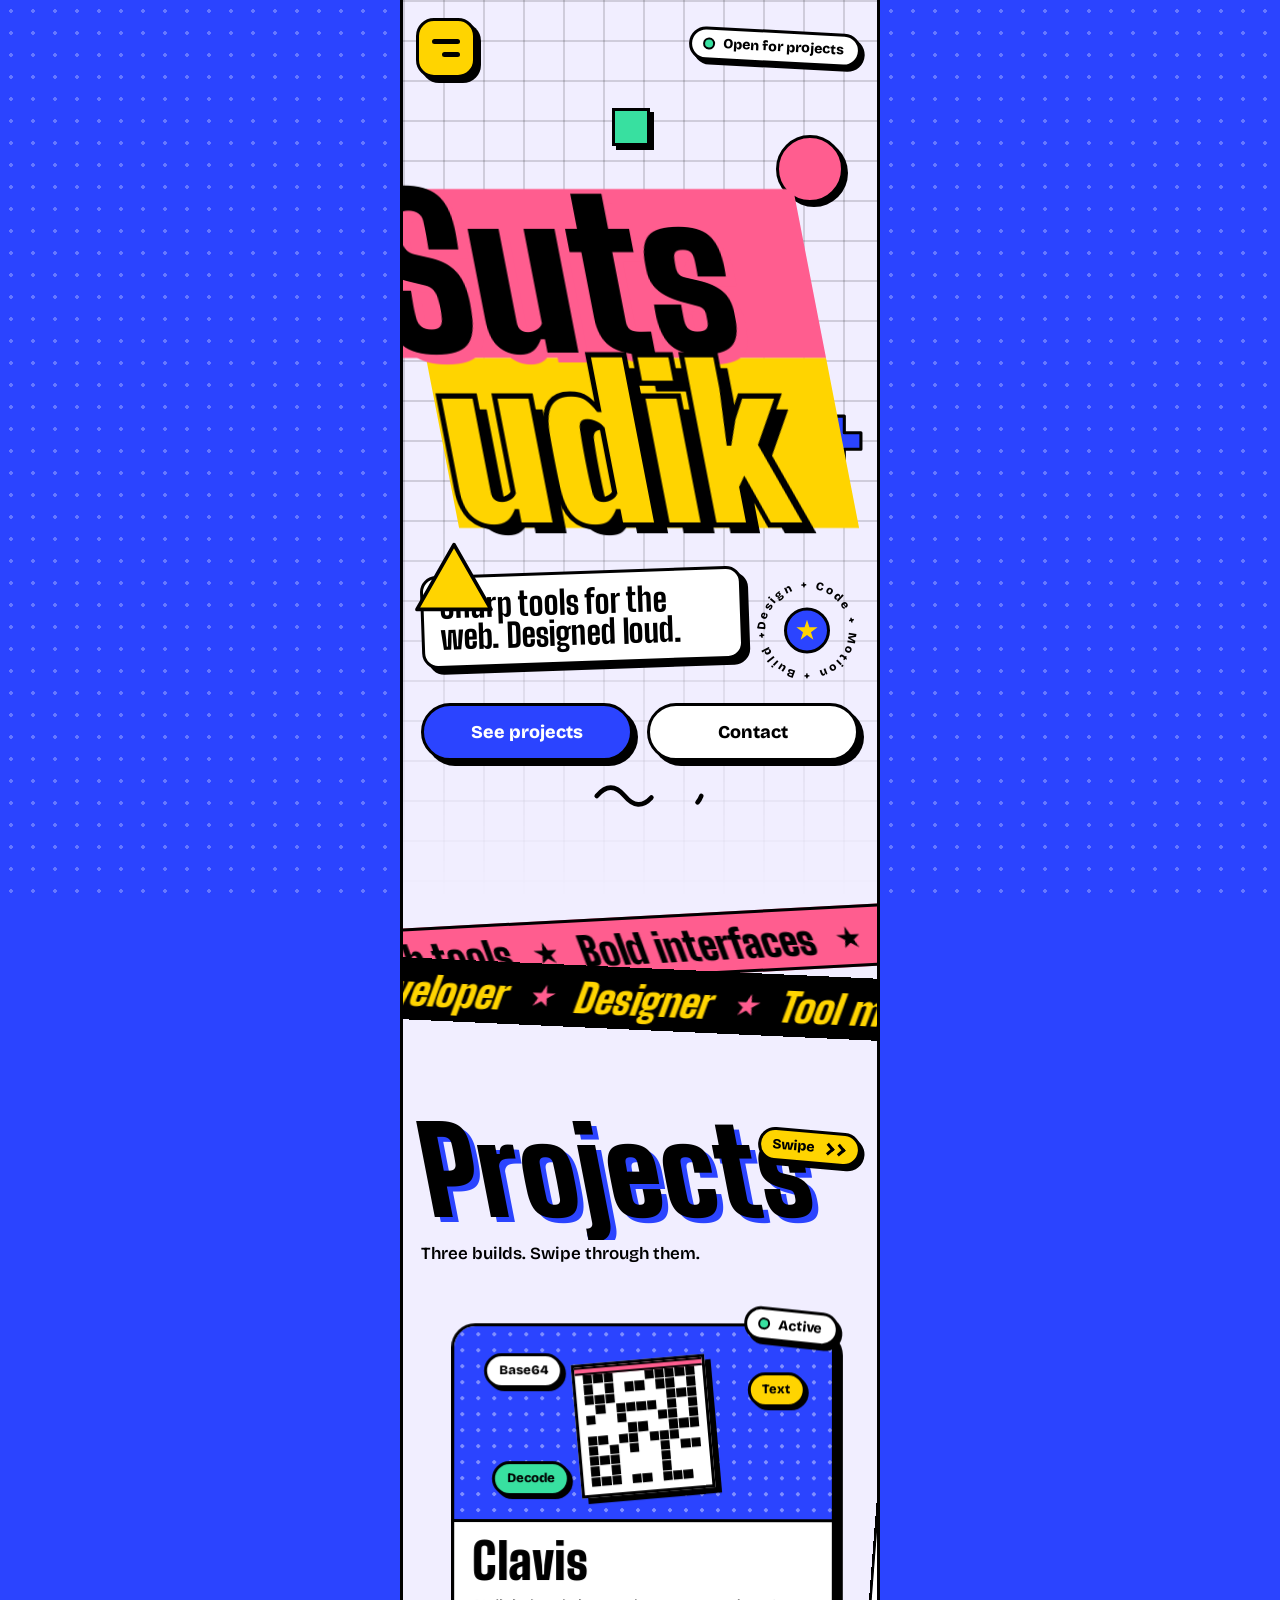
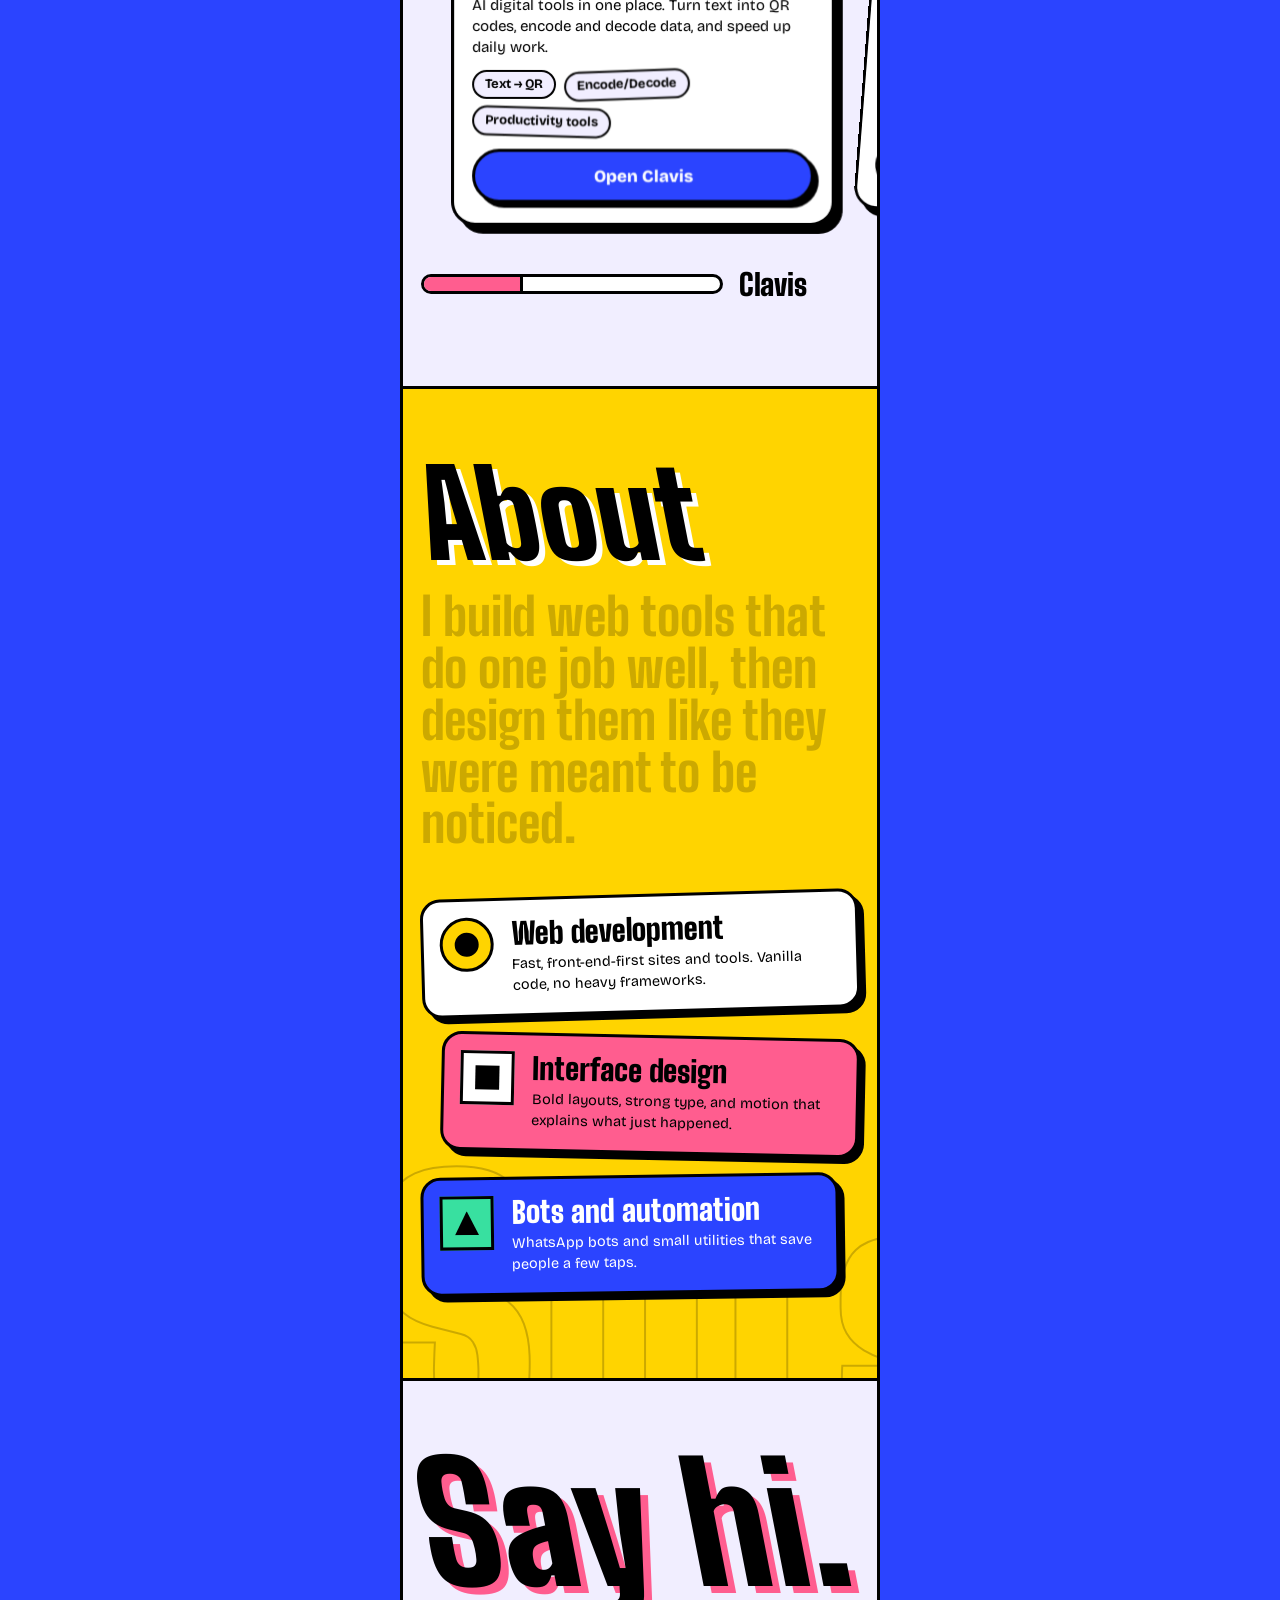
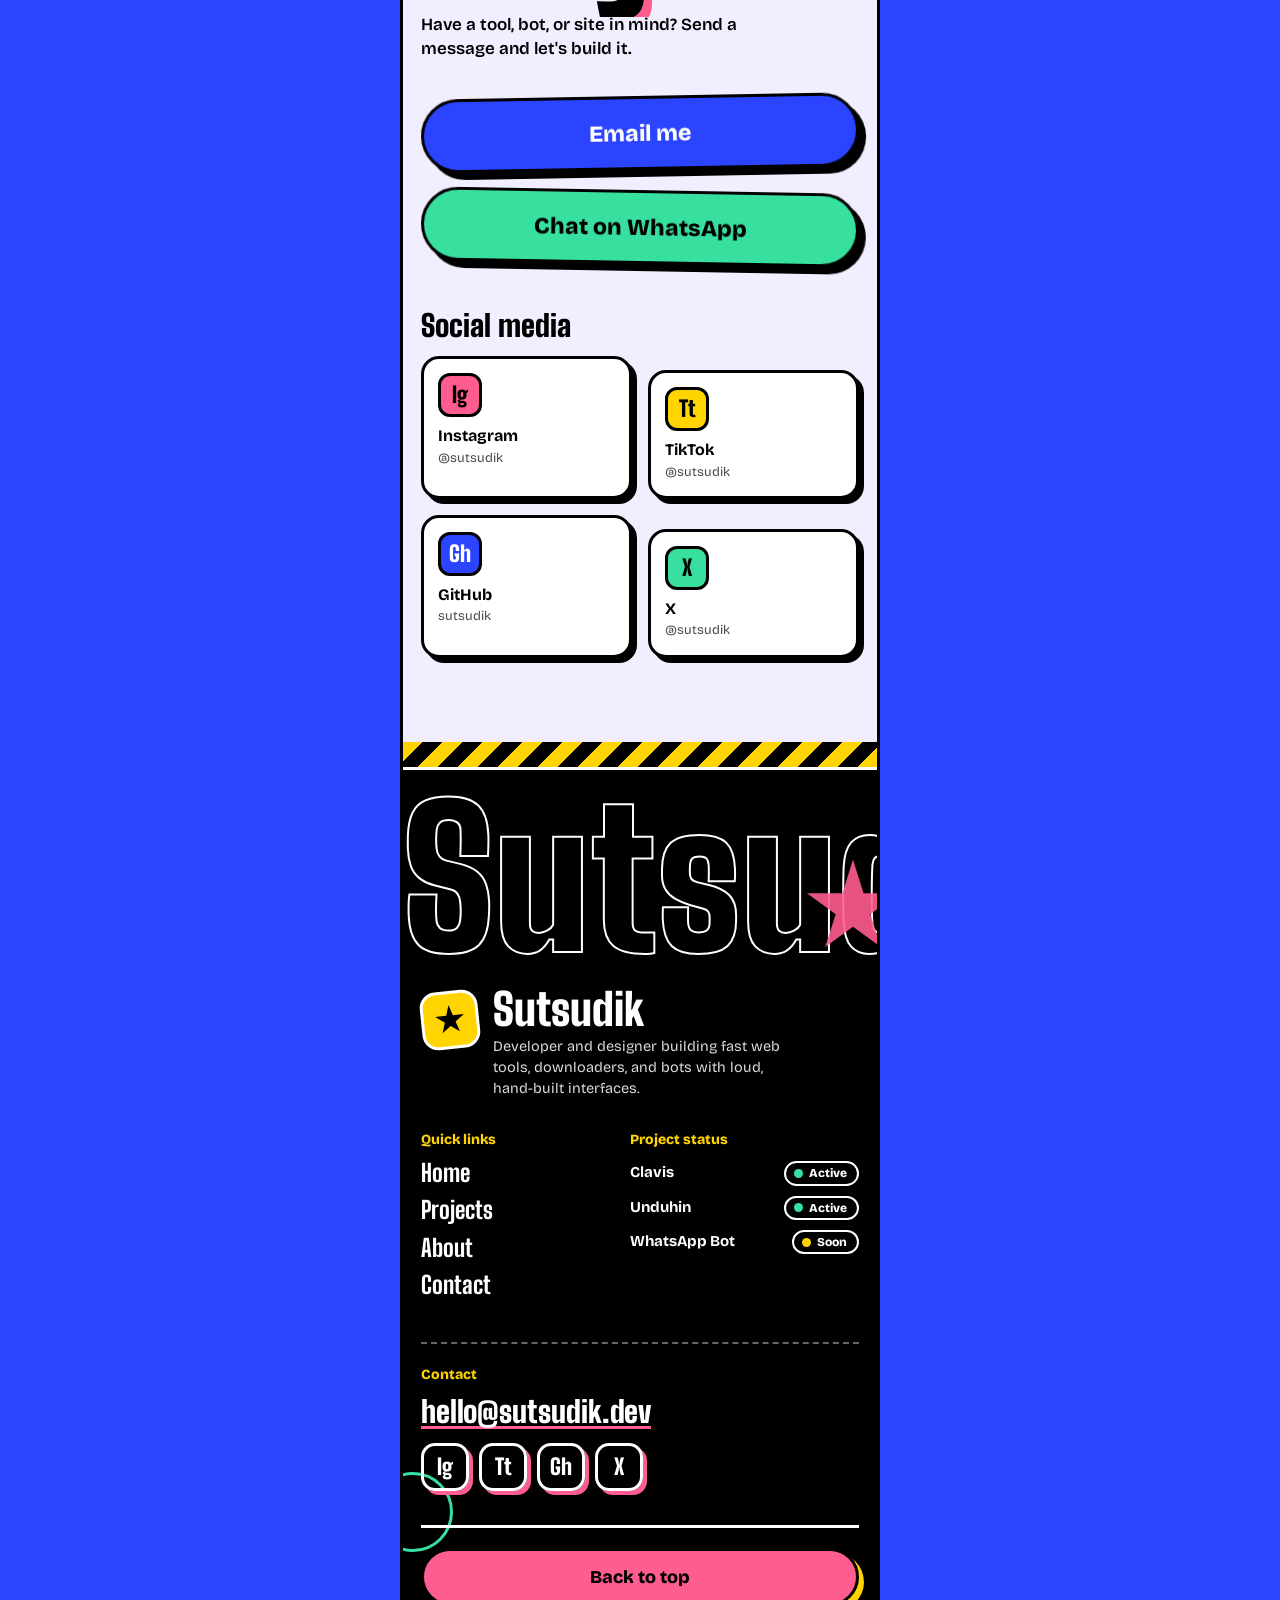
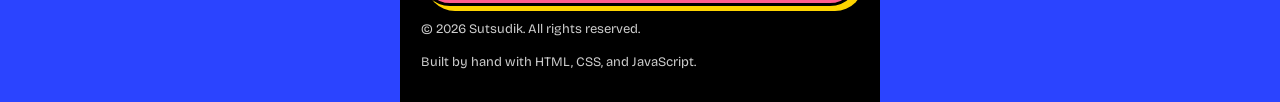
==== index.html @ 5f9534b4 "Add files via upload" ====
<!DOCTYPE html>
<html lang="en">
<head>
<meta charset="utf-8">
<meta name="viewport" content="width=device-width, initial-scale=1, viewport-fit=cover">
<meta name="theme-color" content="#F1EEFF">
<title>Sutsudik | Developer and designer</title>
<meta name="description" content="Personal homepage of Sutsudik. Sharp web tools, downloaders, and bots with loud interfaces.">
<script>document.documentElement.classList.add('js')</script>
<link rel="preconnect" href="https://fonts.googleapis.com">
<link rel="preconnect" href="https://fonts.gstatic.com" crossorigin>
<link href="https://fonts.googleapis.com/css2?family=Big+Shoulders+Display:wght@700;800;900&family=Bricolage+Grotesque:opsz,wght@12..96,400;12..96,600;12..96,800&display=swap" rel="stylesheet">
<noscript><style>.wipe{display:none!important}</style></noscript>
<link rel="stylesheet" href="style.css">

</head>
<body>

<!-- Fixed layer: progress, menu button, sidebar, page wipe (no navbar) -->
<div class="shell" id="shell">
  <div class="pbar" aria-hidden="true"><i id="pbar"></i></div>

  <button class="menu-btn" id="menuBtn" aria-label="Open menu" aria-expanded="false" aria-controls="sidebar">
    <span class="bar b1"></span><span class="bar b2"></span>
  </button>

  <aside class="sidebar" id="sidebar" aria-hidden="true" aria-label="Site menu">
    <div class="scrim" id="scrim"></div>
    <div class="layer l1"></div>
    <div class="layer l2"></div>
    <nav class="layer panel" aria-label="Main">
      <ul class="sb-links">
        <li><a class="sb-link" href="#home" data-nav="home" style="--i:0"><span class="lk"><span>Home</span></span><i class="tick"></i></a></li>
        <li><a class="sb-link" href="#projects" data-nav="projects" style="--i:1"><span class="lk"><span>Projects</span></span><i class="tick"></i></a></li>
        <li><a class="sb-link" href="#about" data-nav="about" style="--i:2"><span class="lk"><span>About</span></span><i class="tick"></i></a></li>
        <li><a class="sb-link" href="#contact" data-nav="contact" style="--i:3"><span class="lk"><span>Contact</span></span><i class="tick"></i></a></li>
      </ul>
      <div class="sb-foot">
        <span class="badge" style="width:max-content"><span class="pulse"></span>Open for projects</span>
        <div class="soc-line">
          <a href="#" data-soc>Instagram</a><a href="#" data-soc>TikTok</a><a href="#" data-soc>GitHub</a>
        </div>
        <small>© 2026 Sutsudik</small>
      </div>
    </nav>
  </aside>

  <div class="wipe cover" id="wipe" aria-hidden="true">
    <div class="stripe"></div><div class="stripe"></div><div class="stripe"></div><div class="stripe"></div>
    <div class="wipe-label" id="wipeLabel"><i class="star"></i>Sutsudik</div>
  </div>
</div>

<main class="app" id="app">

  <!-- ================= HERO ================= -->
  <section class="hero" id="home" data-section data-manual>
    <div class="grid" aria-hidden="true"></div>

    <div class="shape s1" data-speed=".22" aria-hidden="true"><i></i></div>
    <div class="shape s5" data-speed="-.12" aria-hidden="true" style="--t:8s"><i></i></div>
    <div class="shape s2 front" data-speed="-.2" aria-hidden="true" style="--t:9s;--dl:-2s">
      <svg viewBox="0 0 90 80" width="84" height="74"><path d="M45 5 L85 75 H5 Z" fill="#FFD400" stroke="#000" stroke-width="4" stroke-linejoin="round"/></svg>
    </div>
    <div class="shape s3" data-speed=".3" aria-hidden="true" style="--t:6.5s;--dl:-1s">
      <svg viewBox="0 0 52 52" width="54" height="54"><path d="M18 2h16v16h16v16H34v16H18V34H2V18h16z" fill="#2B44FF" stroke="#000" stroke-width="3" stroke-linejoin="round"/></svg>
    </div>
    <div class="shape s4" data-speed="-.1" aria-hidden="true" style="--t:10s">
      <svg viewBox="0 0 120 30" width="112" height="28"><path class="sq" d="M4 15 Q19 -3 34 15 T64 15 T94 15 T116 15" fill="none" stroke="#000" stroke-width="5" stroke-linecap="round"/></svg>
    </div>

    <p class="badge status stamp" style="--i:0"><span class="pulse"></span>Open for projects</p>

    <div class="hero-in">
      <h1 class="name skewy" id="name" aria-label="Sutsudik">
        <span class="ln l1" aria-hidden="true" data-chars="nolabel">Suts</span>
        <span class="ln l2" aria-hidden="true" data-chars="nolabel">udik</span>
      </h1>

      <div class="tag-row">
        <p class="tag slide" style="--i:7">Sharp tools for the web. Designed loud.</p>
        <div class="ring stamp" style="--i:8" data-speed="-.08" aria-hidden="true">
          <svg viewBox="0 0 120 120">
            <defs><path id="circ" d="M60,60 m-45,0 a45,45 0 1,1 90,0 a45,45 0 1,1 -90,0"/></defs>
            <text><textPath href="#circ" textLength="280" lengthAdjust="spacing">Design + Code + Motion + Build +</textPath></text>
          </svg>
          <span class="core"><i></i></span>
        </div>
      </div>

      <div class="cta-row">
        <a class="btn cobalt mag slide" style="--i:9" href="#projects" data-nav="projects"><span>See projects</span></a>
        <a class="btn mag slide" style="--i:10" href="#contact" data-nav="contact"><span>Contact</span></a>
      </div>
    </div>
  </section>

  <!-- ================= MARQUEE BANDS ================= -->
  <div class="bands" aria-hidden="true">
    <div class="band b1"><div class="band-in"><div class="track"><div class="grp">
      <span>Web tools</span><i class="star"></i><span>Bold interfaces</span><i class="star"></i><span>Motion</span><i class="star"></i><span>Bots</span><i class="star"></i><span>Web tools</span><i class="star"></i><span>Bold interfaces</span><i class="star"></i>
    </div></div></div></div>
    <div class="band b2"><div class="band-in"><div class="track"><div class="grp">
      <span>Developer</span><i class="star"></i><span>Designer</span><i class="star"></i><span>Tool maker</span><i class="star"></i><span>Sutsudik</span><i class="star"></i><span>Developer</span><i class="star"></i><span>Designer</span><i class="star"></i>
    </div></div></div></div>
  </div>

  <!-- ================= PROJECTS ================= -->
  <section class="sec projects" id="projects" data-section>
    <div class="sec-head" data-reveal>
      <h2 class="h2 skewy" data-chars>Projects</h2>
      <p class="lead slide" style="--i:4">Three builds. Swipe through them.</p>
      <span class="badge swipe stamp" style="--i:5">Swipe<span class="arrows"><i></i><i></i></span></span>
    </div>

    <div class="track-wrap" data-reveal>
      <div class="cards" id="cards" tabindex="0" aria-label="Projects, swipe left or right">

        <!-- Clavis -->
        <article class="card clavis is-active slide" style="--i:1">
          <span class="badge stk stamp" style="--i:6"><span class="pulse"></span>Active</span>
          <div class="card-in">
            <div class="zone z-cl" aria-hidden="true">
              <div class="qr" id="qr"></div>
              <span class="fchip fc1">Base64</span>
              <span class="fchip fc2">Text</span>
              <span class="fchip fc3">Decode</span>
            </div>
            <div class="cbody">
              <h3>Clavis</h3>
              <p>AI digital tools in one place. Turn text into QR codes, encode and decode data, and speed up daily work.</p>
              <ul class="chips"><li class="chip">Text → QR</li><li class="chip">Encode/Decode</li><li class="chip">Productivity tools</li></ul>
              <!-- Replace href with the real Clavis URL -->
              <a class="btn cobalt mag" href="#" data-soc><span>Open Clavis</span></a>
            </div>
          </div>
        </article>

        <!-- Unduhin -->
        <article class="card unduhin slide" style="--i:2">
          <span class="badge stk stamp" style="--i:7"><span class="pulse"></span>Active</span>
          <div class="card-in">
            <div class="zone z-un" aria-hidden="true">
              <div class="vid"><span class="play"></span><span class="wm">@tiktok</span><span class="dl"><i></i></span></div>
              <div class="dlbtn"><span class="arrow"></span></div>
            </div>
            <div class="cbody">
              <h3>Unduhin</h3>
              <p>Save TikTok videos without the watermark. Grab Instagram posts too, all from one media downloader.</p>
              <ul class="chips"><li class="chip">TikTok, no watermark</li><li class="chip">Instagram downloader</li><li class="chip">Media downloader</li></ul>
              <!-- Replace href with the real Unduhin URL -->
              <a class="btn pink mag" href="#" data-soc><span>Open Unduhin</span></a>
            </div>
          </div>
        </article>

        <!-- WhatsApp Bot -->
        <article class="card bot slide" style="--i:3">
          <span class="badge stk soon stamp" style="--i:8"><span class="pulse"></span>Coming soon</span>
          <div class="card-in">
            <div class="zone z-bot" aria-hidden="true">
              <div class="bub bub1">Hi, bot?</div>
              <div class="bub bub2"><i></i><i></i><i></i></div>
              <div class="soonmark">Soon</div>
              <div class="haz"></div>
            </div>
            <div class="cbody">
              <h3>WhatsApp Bot</h3>
              <p>A bot that handles small jobs right inside your chat. Still in the workshop.</p>
              <ul class="chips"><li class="chip">WhatsApp</li><li class="chip">Automation</li></ul>
              <a class="btn dashed mag" href="#contact" data-nav="contact"><span>Get notified</span></a>
            </div>
          </div>
        </article>

      </div>

      <div class="prog">
        <div class="pbar2" aria-hidden="true"><i class="thumb" id="thumb"></i></div>
        <p class="now" aria-live="polite"><span id="nowLabel">Clavis</span></p>
      </div>
    </div>
  </section>

  <!-- ================= ABOUT ================= -->
  <section class="sec about" id="about" data-section>
    <div class="bgword" data-speed=".14" aria-hidden="true">Sutsudik</div>

    <div data-reveal>
      <h2 class="h2 skewy" data-chars>About</h2>
    </div>
    <p class="statement" id="statement">I build web tools that do one job well, then design them like they were meant to be noticed.</p>

    <div class="skills" data-reveal>
      <article class="skill slide" style="--i:0">
        <span class="ico c"><i></i></span>
        <h3>Web development</h3>
        <p>Fast, front-end-first sites and tools. Vanilla code, no heavy frameworks.</p>
      </article>
      <article class="skill slide" style="--i:1">
        <span class="ico"><i></i></span>
        <h3>Interface design</h3>
        <p>Bold layouts, strong type, and motion that explains what just happened.</p>
      </article>
      <article class="skill slide" style="--i:2">
        <span class="ico t"><i></i></span>
        <h3>Bots and automation</h3>
        <p>WhatsApp bots and small utilities that save people a few taps.</p>
      </article>
    </div>
  </section>

  <!-- ================= CONTACT ================= -->
  <section class="sec contact" id="contact" data-section>
    <div class="grid" aria-hidden="true"></div>
    <div data-reveal>
      <h2 class="h2 skewy" data-chars>Say hi.</h2>
      <p class="lead slide" style="--i:5">Have a tool, bot, or site in mind? Send a message and let's build it.</p>
      <div class="cta-col">
        <!-- Replace with your real email -->
        <a class="btn big cobalt mag stamp" style="--i:6;--rot:-1deg" href="mailto:hello@sutsudik.dev"><span>Email me</span></a>
        <!-- Replace 000 with your WhatsApp number (country code, no plus) -->
        <a class="btn big mint mag stamp" style="--i:7;--rot:1deg" href="https://wa.me/000" target="_blank" rel="noopener"><span>Chat on WhatsApp</span></a>
      </div>
    </div>

    <h3 class="sub" data-reveal><span class="slide" style="display:inline-block">Social media</span></h3>
    <ul class="socials" data-reveal>
      <li class="slide" style="--i:0"><a class="soc" href="#" data-soc><span class="ic">Ig</span><span><b>Instagram</b><small>@sutsudik</small></span></a></li>
      <li class="slide" style="--i:1"><a class="soc" href="#" data-soc><span class="ic">Tt</span><span><b>TikTok</b><small>@sutsudik</small></span></a></li>
      <li class="slide" style="--i:2"><a class="soc" href="#" data-soc><span class="ic">Gh</span><span><b>GitHub</b><small>sutsudik</small></span></a></li>
      <li class="slide" style="--i:3"><a class="soc" href="#" data-soc><span class="ic">X</span><span><b>X</b><small>@sutsudik</small></span></a></li>
    </ul>
  </section>

  <!-- ================= FOOTER ================= -->
  <footer class="foot" id="footer">
    <div class="stripes" aria-hidden="true"></div>
    <div class="fmq" aria-hidden="true"><div class="track"><div class="grp">
      <span>Sutsudik</span><i class="star"></i><span>Sutsudik</span><i class="star"></i>
    </div></div></div>
    <i class="fdeco fd1" aria-hidden="true"></i>
    <i class="fdeco fd2" aria-hidden="true"></i>

    <div class="foot-in" data-reveal>
      <div class="brand slide" style="--i:0">
        <span class="logo stamp"><i></i></span>
        <div>
          <h2>Sutsudik</h2>
          <p>Developer and designer building fast web tools, downloaders, and bots with loud, hand-built interfaces.</p>
        </div>
      </div>

      <div class="fcols">
        <nav aria-label="Quick links" class="slide" style="--i:1">
          <h3>Quick links</h3>
          <ul>
            <li><a class="flink" href="#home" data-nav="home">Home</a></li>
            <li><a class="flink" href="#projects" data-nav="projects">Projects</a></li>
            <li><a class="flink" href="#about" data-nav="about">About</a></li>
            <li><a class="flink" href="#contact" data-nav="contact">Contact</a></li>
          </ul>
        </nav>
        <div class="slide" style="--i:2">
          <h3>Project status</h3>
          <ul class="stat">
            <li>Clavis <span class="pill"><i></i>Active</span></li>
            <li>Unduhin <span class="pill"><i></i>Active</span></li>
            <li>WhatsApp Bot <span class="pill soon"><i></i>Soon</span></li>
          </ul>
        </div>
      </div>

      <div class="fcontact slide" style="--i:3">
        <h3>Contact</h3>
        <a class="mail" href="mailto:hello@sutsudik.dev">hello@sutsudik.dev</a>
        <div class="srow">
          <a href="#" data-soc aria-label="Instagram">Ig</a>
          <a href="#" data-soc aria-label="TikTok">Tt</a>
          <a href="#" data-soc aria-label="GitHub">Gh</a>
          <a href="#" data-soc aria-label="X">X</a>
        </div>
      </div>

      <div class="legal slide" style="--i:4">
        <a class="btn mag" href="#home" data-nav="home"><span>Back to top</span></a>
        <p>© 2026 Sutsudik. All rights reserved.</p>
        <p>Built by hand with HTML, CSS, and JavaScript.</p>
      </div>
    </div>
  </footer>
</main>

<script src="script.js"></script>

</body>
</html>
---- style.css ----
/* =========================================================
   Sutsudik: tokens
   Paper #F1EEFF · Ink #000 · Cobalt #2B44FF · Pink #FF5D8F · Sun #FFD400 · Mint #38E0A0
   Display: Big Shoulders Display (condensed, heavy) · Body: Bricolage Grotesque
   ========================================================= */
:root{
  --paper:#F1EEFF; --ink:#000; --white:#fff;
  --cobalt:#2B44FF; --pink:#FF5D8F; --sun:#FFD400; --mint:#38E0A0;
  --w:min(100vw,480px);
  --bw:3px;
  --display:'Big Shoulders Display','Anton',Impact,'Arial Narrow Bold',sans-serif;
  --body:'Bricolage Grotesque',system-ui,-apple-system,'Segoe UI',Roboto,sans-serif;
  --ease-out:cubic-bezier(.16,1,.3,1);
  --ease-over:cubic-bezier(.34,1.56,.64,1);
  --ease-snap:cubic-bezier(.7,0,.2,1);
  --elastic:cubic-bezier(.3,1.9,.45,1);
}
*,*::before,*::after{box-sizing:border-box;margin:0;padding:0;-webkit-tap-highlight-color:transparent}
html{-webkit-text-size-adjust:100%}
body{
  font-family:var(--body);font-size:16px;line-height:1.45;color:var(--ink);
  background:var(--cobalt);
  background-image:radial-gradient(rgba(255,255,255,.28) 2px,transparent 2px);
  background-size:22px 22px;overflow-x:hidden;
}
html.lock,html.lock body{overflow:hidden}
a{color:inherit}
ul{list-style:none}
button{font:inherit;color:inherit;background:none;border:0;cursor:pointer}
:focus-visible{outline:3px solid var(--ink);outline-offset:3px;box-shadow:0 0 0 6px var(--white)}
::selection{background:var(--ink);color:var(--sun)}

.app{
  position:relative;width:var(--w);margin:0 auto;background:var(--paper);
  overflow-x:clip;border-inline:var(--bw) solid var(--ink);
}
@media (max-width:480px){.app{border-inline:0}}

/* =========================================================
   Shared: masks, reveals, stickers, buttons
   ========================================================= */
.mk{display:inline-block;overflow:hidden;vertical-align:top;padding:.08em .1em .16em .02em;margin:-.08em -.1em -.16em -.02em}
.ch{display:inline-block}
.js .ch{transform:translateY(118%) rotate(10deg);transform-origin:0 100%}
.js .in .ch{transform:none;transition:transform 1s cubic-bezier(.2,1.25,.3,1) calc(var(--i,0)*55ms + var(--d,0ms))}
.free .mk{overflow:visible}

.js .slide{opacity:0;translate:-36px 0;rotate:calc(var(--rot,0deg) - 3deg);
  transition:opacity .5s ease calc(var(--i,0)*90ms),translate .9s var(--ease-over) calc(var(--i,0)*90ms),rotate .9s var(--ease-over) calc(var(--i,0)*90ms),scale .3s var(--ease-over)}
.js .in .slide,.js .slide.in{opacity:1;translate:0 0;rotate:var(--rot,0deg)}
.js .stamp{opacity:0;scale:1.9;rotate:calc(var(--rot,0deg) - 18deg);
  transition:opacity .2s ease calc(var(--i,0)*90ms + var(--d,0ms)),scale .55s var(--ease-over) calc(var(--i,0)*90ms + var(--d,0ms)),rotate .55s var(--ease-over) calc(var(--i,0)*90ms + var(--d,0ms))}
.js .in .stamp,.js .stamp.in{opacity:1;scale:1;rotate:var(--rot,0deg)}
.stamp{rotate:var(--rot,0deg)}

@keyframes wob{0%,100%{rotate:calc(var(--rot,0deg) - 3deg)}50%{rotate:calc(var(--rot,0deg) + 3deg)}}
@keyframes pulse{0%{box-shadow:0 0 0 0 rgba(56,224,160,.9)}100%{box-shadow:0 0 0 11px rgba(56,224,160,0)}}
@keyframes spin{to{rotate:360deg}}
@keyframes float{0%,100%{transform:translate3d(0,0,0) rotate(0)}50%{transform:translate3d(7px,-15px,0) rotate(var(--rr,12deg))}}
@keyframes bob{0%,100%{transform:translateY(0)}50%{transform:translateY(-7px)}}

.badge{
  display:inline-flex;align-items:center;gap:8px;background:var(--white);
  border:var(--bw) solid var(--ink);border-radius:999px;padding:7px 14px 7px 11px;
  font-weight:800;font-size:14px;line-height:1;box-shadow:4px 4px 0 var(--ink);
}
.pulse{width:12px;height:12px;border-radius:50%;background:var(--mint);border:2px solid var(--ink);animation:pulse 1.6s ease-out infinite}

.btn{
  display:inline-flex;align-items:center;justify-content:center;min-height:58px;padding:0 26px;
  font:800 18px/1 var(--body);text-decoration:none;text-align:center;
  background:var(--white);color:var(--ink);border:var(--bw) solid var(--ink);border-radius:999px;
  box-shadow:5px 5px 0 var(--ink);touch-action:manipulation;user-select:none;-webkit-user-select:none;
}
.btn.cobalt{background:var(--cobalt);color:#fff}
.btn.pink{background:var(--pink)}
.btn.mint{background:var(--mint)}
.btn.sun{background:var(--sun)}
.btn.big{min-height:74px;font-size:23px;width:100%;box-shadow:7px 7px 0 var(--ink)}
.btn.dashed{background:transparent;border-style:dashed;box-shadow:none}
.mag{
  transform:translate(var(--mx,0px),var(--my,0px)) scale(var(--ms,1));
  transition:transform .3s var(--ease-out),box-shadow .25s ease;will-change:transform;
}
.mag>span{display:inline-block;transform:translate(calc(var(--mx,0px)*.4),calc(var(--my,0px)*.4));transition:transform .3s var(--ease-out)}
.mag.rel,.mag.rel>span{transition-duration:.8s;transition-timing-function:var(--elastic)}
.mag.down{--ms:.94;box-shadow:1px 1px 0 var(--ink)}

.burst{position:fixed;z-index:200;pointer-events:none;border:2px solid #000}

/* =========================================================
   Fixed shell: progress, menu button, sidebar, page wipe
   ========================================================= */
.shell{position:fixed;top:0;bottom:0;left:50%;width:var(--w);translate:-50% 0;z-index:50;pointer-events:none}
.pbar{position:absolute;top:0;left:0;right:0;height:8px;z-index:1}
.pbar i{display:block;height:100%;background:var(--acc,var(--cobalt));border-bottom:var(--bw) solid var(--ink);transform-origin:0 50%;transform:scaleX(0);transition:background .4s}

.menu-btn{
  position:absolute;top:calc(18px + env(safe-area-inset-top));left:16px;z-index:10;pointer-events:auto;
  width:60px;height:60px;border-radius:18px;background:var(--sun);border:var(--bw) solid var(--ink);
  box-shadow:5px 5px 0 var(--ink);touch-action:manipulation;
  transition:transform .35s var(--ease-over),box-shadow .2s,background .3s;
}
.menu-btn:active{transform:translate(4px,4px) scale(.96);box-shadow:1px 1px 0 var(--ink)}
.menu-btn .bar{position:absolute;left:50%;top:50%;height:5px;border-radius:5px;background:var(--ink);
  transition:transform .55s var(--ease-over),width .4s var(--ease-out),background .3s}
.menu-btn .b1{width:28px;transform:translate(-50%,-9px)}
.menu-btn .b2{width:18px;transform:translate(-4px,4px)}
.menu-btn.open{background:var(--ink);transform:rotate(90deg)}
.menu-btn.open:active{transform:rotate(90deg) scale(.94)}
.menu-btn.open .bar{background:var(--sun);width:30px}
.menu-btn.open .b1{transform:translate(-50%,-50%) rotate(45deg)}
.menu-btn.open .b2{transform:translate(-50%,-50%) rotate(-45deg)}

.sidebar{position:absolute;inset:0;z-index:5;pointer-events:none;visibility:hidden;--pw:min(84%,340px);transition:visibility 0s linear .9s}
.sidebar.open{pointer-events:auto;visibility:visible;transition-delay:0s}
.scrim{position:absolute;inset:0;background:rgba(0,0,0,.6);opacity:0;transition:opacity .5s ease}
.sidebar.open .scrim{opacity:1}
.layer{position:absolute;top:0;bottom:0;left:0;transform:translateX(-104%);border-right:var(--bw) solid var(--ink);
  transition:transform .7s var(--ease-snap)}
.l1{width:calc(var(--pw) + 30px);background:var(--pink);transition-delay:.12s}
.l2{width:calc(var(--pw) + 15px);background:var(--sun);transition-delay:.06s}
.panel{width:var(--pw);background:var(--white);display:flex;flex-direction:column;padding-top:calc(104px + env(safe-area-inset-top));overflow-y:auto}
.sidebar.open .layer{transform:none}
.sidebar.open .l1{transition-delay:0s}
.sidebar.open .l2{transition-delay:.06s}
.sidebar.open .panel{transition-delay:.12s}

.sb-links{border-top:var(--bw) solid var(--ink)}
.sb-link{display:flex;align-items:center;justify-content:space-between;padding:10px 22px 8px;
  font-family:var(--display);font-weight:900;font-size:68px;line-height:.95;text-decoration:none;
  border-bottom:var(--bw) solid var(--ink);transition:background .2s,color .2s,padding .4s var(--ease-over)}
.sb-link:active{background:var(--ink);color:#fff;padding-left:32px}
.lk{display:block;overflow:hidden;padding-block:.06em}
.lk>span{display:block;transform:translateY(112%);transition:transform .35s ease}
.sidebar.open .lk>span{transform:none;transition:transform .8s var(--ease-over) calc(.3s + var(--i,0)*75ms)}
.tick{width:24px;height:24px;border:var(--bw) solid var(--ink);border-radius:50%;flex:none;transition:background .3s,scale .4s var(--ease-over)}
.sb-link[aria-current="true"] .tick{background:var(--pink);scale:1.25}
.sb-foot{margin-top:auto;padding:22px;display:grid;gap:14px}
.sb-foot .soc-line{display:flex;flex-wrap:wrap;gap:8px}
.sb-foot .soc-line a{font-weight:800;font-size:14px;text-decoration:none;border:2px solid var(--ink);border-radius:999px;padding:6px 12px;background:var(--paper)}
.sb-foot small{font-size:12px;opacity:.7}

.wipe{position:absolute;inset:0;z-index:20;display:flex;pointer-events:none}
.stripe{flex:1;transform:scaleY(0);border-right:var(--bw) solid var(--ink)}
.stripe:nth-child(1){background:var(--pink)}
.stripe:nth-child(2){background:var(--sun)}
.stripe:nth-child(3){background:var(--cobalt)}
.stripe:nth-child(4){background:var(--ink);border-right:0}
.wipe.cover .stripe{transform:scaleY(1)}
.wipe-label{position:absolute;left:50%;top:50%;translate:-50% -50%;z-index:2;display:flex;align-items:center;gap:12px;
  background:var(--white);border:var(--bw) solid var(--ink);border-radius:999px;padding:12px 22px 12px 14px;box-shadow:6px 6px 0 var(--ink);
  font:900 34px/1 var(--display);opacity:0}
.wipe.cover .wipe-label{opacity:1}
.star{display:inline-block;width:26px;height:26px;background:var(--pink);flex:none;
  clip-path:polygon(50% 0,61% 35%,98% 35%,68% 57%,79% 91%,50% 70%,21% 91%,32% 57%,2% 35%,39% 35%);animation:spin 3s linear infinite}

/* =========================================================
   Hero
   ========================================================= */
.hero{position:relative;min-height:100vh;min-height:100svh;padding:calc(30px + env(safe-area-inset-top)) 18px 44px;
  display:flex;flex-direction:column;justify-content:center;overflow:hidden;isolation:isolate}
.grid{position:absolute;inset:0;overflow:hidden;z-index:-2;pointer-events:none;
  -webkit-mask-image:linear-gradient(#000 55%,transparent);mask-image:linear-gradient(#000 55%,transparent)}
.grid::before{content:"";position:absolute;inset:-40px;
  background-image:linear-gradient(rgba(0,0,0,.14) 2px,transparent 2px),linear-gradient(90deg,rgba(0,0,0,.14) 2px,transparent 2px);
  background-size:40px 40px;animation:gridmove 4s linear infinite}
@keyframes gridmove{to{transform:translate(40px,40px)}}

.hero .status{position:absolute;top:calc(30px + env(safe-area-inset-top));right:16px;z-index:3;--rot:3deg}
.hero-in{position:relative;z-index:2;margin-top:64px}
.name{font-family:var(--display);font-weight:900;font-size:calc(var(--w)*.43);line-height:.82;letter-spacing:-.005em;transform-origin:0 100%;will-change:transform}
.ln{display:block}
.l1 .ch{color:var(--ink);text-shadow:.045em .045em 0 var(--pink)}
.l2{margin-left:calc(var(--w)*.08)}
.l2 .ch{color:var(--sun);-webkit-text-stroke:.05em var(--ink);paint-order:stroke fill;text-shadow:.055em .055em 0 var(--ink)}
.name .mk{cursor:pointer;touch-action:manipulation}

.tag-row{position:relative;display:flex;align-items:center;gap:8px;margin-top:34px}
.tag{flex:1;background:var(--white);border:var(--bw) solid var(--ink);border-radius:16px;box-shadow:6px 6px 0 var(--ink);
  padding:12px 16px 12px;font:800 33px/.95 var(--display);--rot:-2deg}
.ring{position:relative;flex:none;width:112px;height:112px;margin-right:-4px}
.ring svg{width:100%;height:100%;overflow:visible;animation:spin 14s linear infinite;rotate:0deg}
.ring text{font:800 12.5px var(--body);fill:var(--ink)}
.ring .core{position:absolute;left:50%;top:50%;width:46px;height:46px;translate:-50% -50%;background:var(--cobalt);border:var(--bw) solid var(--ink);border-radius:50%;
  display:grid;place-items:center}
.ring .core i{width:22px;height:22px;background:var(--sun);clip-path:polygon(50% 0,61% 35%,98% 35%,68% 57%,79% 91%,50% 70%,21% 91%,32% 57%,2% 35%,39% 35%);animation:spin 5s linear infinite reverse}
.cta-row{display:flex;gap:14px;margin-top:30px}
.cta-row .btn{flex:1;padding:0 12px}

.shape{position:absolute;z-index:1;pointer-events:none}
.shape.front{z-index:3}
.shape>*{display:block;animation:float var(--t,7s) ease-in-out infinite;animation-delay:var(--dl,0s)}
.s1{top:15%;right:7%}
.s1 i{width:68px;height:68px;border-radius:50%;background:var(--pink);border:var(--bw) solid var(--ink);box-shadow:4px 4px 0 var(--ink)}
.s2{top:60%;left:2%;--rr:-18deg}
.s3{top:46%;right:3%;--rr:30deg}
.s4{bottom:10%;left:40%}
.s5{top:12%;left:44%}
.s5 i{width:38px;height:38px;background:var(--mint);border:var(--bw) solid var(--ink);box-shadow:4px 4px 0 var(--ink);animation:spinT 9s linear infinite}
@keyframes spinT{to{transform:rotate(360deg)}}
.sq{stroke-dasharray:70 60;animation:draw 3.2s linear infinite}
@keyframes draw{to{stroke-dashoffset:-260}}

/* =========================================================
   Marquee bands
   ========================================================= */
.bands{position:relative;height:168px;margin-top:-10px;overflow:hidden;z-index:4}
.band{position:absolute;left:-10%;width:120%;border-block:var(--bw) solid var(--ink);padding:10px 0 6px;overflow:hidden}
.band.b1{top:26px;rotate:-3deg;background:var(--pink)}
.band.b2{top:78px;rotate:2.6deg;background:var(--ink);color:var(--sun)}
.band-in{transform-origin:50% 50%;will-change:transform}
.track{display:flex;width:max-content;animation:marq 18s linear infinite}
.band.b2 .track{animation-direction:reverse;animation-duration:22s}
@keyframes marq{to{transform:translateX(-50%)}}
.grp{display:flex;flex:none;align-items:center;gap:22px;padding-right:22px}
.grp span{font:900 40px/1 var(--display);white-space:nowrap}
.grp .star{background:currentColor;width:24px;height:24px}
.b1 .grp .star{background:var(--ink)}
.b2 .grp .star{background:var(--pink)}

/* =========================================================
   Sections
   ========================================================= */
.sec{position:relative;padding:76px 18px 84px}
.h2{font-family:var(--display);font-weight:900;font-size:calc(var(--w)*.25);line-height:.82}
.lead{font-size:17px;max-width:30ch;margin-top:22px;font-weight:600}

/* Projects */
.projects{--cw:calc(var(--w)*.8);padding:64px 0 84px;background:var(--paper)}
.projects .sec-head{padding:0 18px;position:relative}
.projects .h2 .ch{text-shadow:.04em .04em 0 var(--cobalt)}
.swipe{position:absolute;right:16px;top:8px;--rot:5deg;background:var(--sun);gap:10px}
.arrows{display:flex;gap:2px}
.arrows i{width:9px;height:9px;border-top:3px solid var(--ink);border-right:3px solid var(--ink);rotate:45deg;animation:nudge 1.2s ease-in-out infinite}
.arrows i:nth-child(2){animation-delay:.15s}
@keyframes nudge{0%,100%{translate:0 0;opacity:.35}50%{translate:4px 0;opacity:1}}

.track-wrap{position:relative;margin-top:22px}
.cards{position:relative;display:flex;gap:18px;overflow-x:auto;overscroll-behavior-x:contain;scroll-snap-type:x mandatory;
  padding:34px calc((var(--w) - var(--cw))/2) 40px;scroll-padding-inline:calc((var(--w) - var(--cw))/2);
  scrollbar-width:none;-webkit-overflow-scrolling:touch;cursor:grab}
.cards.drag{cursor:grabbing}
.cards::-webkit-scrollbar{display:none}
.card{position:relative;flex:0 0 var(--cw);scroll-snap-align:center;scroll-snap-stop:always;will-change:transform}
.card.clavis{--acc:var(--cobalt)}
.card.unduhin{--acc:var(--pink)}
.card.bot{--acc:var(--sun)}
.card-in{position:relative;height:100%;display:flex;flex-direction:column;background:var(--white);border:var(--bw) solid var(--ink);border-radius:24px;
  box-shadow:8px 8px 0 var(--ink);overflow:hidden;transition:transform .35s var(--ease-over),box-shadow .35s var(--ease-over)}
.card-in:active{transform:translate(6px,6px);box-shadow:2px 2px 0 var(--ink)}
.zone{position:relative;height:196px;background:var(--acc);border-bottom:var(--bw) solid var(--ink);overflow:hidden}
.card:not(.is-active) .zone *{animation-play-state:paused}
.cbody{display:flex;flex-direction:column;gap:12px;flex:1;padding:18px 18px 20px}
.card h3{font-family:var(--display);font-weight:900;font-size:50px;line-height:.85}
.card p{font-size:15px;line-height:1.4}
.chips{display:flex;flex-wrap:wrap;gap:8px}
.chip{border:2px solid var(--ink);border-radius:999px;padding:5px 11px;font-weight:700;font-size:13px;background:var(--paper);line-height:1.2}
.chip:nth-child(2){rotate:-2deg}
.chip:nth-child(3){rotate:1.5deg}
.card .btn{margin-top:auto;width:100%;min-height:54px;font-size:17px}
.stk{position:absolute;top:-14px;right:-4px;z-index:5;--rot:6deg}
.stk.soon{background:var(--ink);color:var(--sun);animation:wob 2.6s ease-in-out 1.2s infinite}
.stk.soon .pulse{background:var(--sun);animation:none}

/* Clavis art */
.z-cl{background-image:radial-gradient(rgba(255,255,255,.4) 2px,transparent 2px);background-size:16px 16px}
.qr{position:absolute;left:50%;top:50%;width:134px;height:134px;margin:-64px 0 0 -67px;rotate:-5deg;translate:calc(var(--px,0px)*-.4) 0;
  background:#fff;border:var(--bw) solid var(--ink);box-shadow:6px 6px 0 var(--ink);padding:8px;overflow:hidden;
  display:grid;grid-template-columns:repeat(11,1fr);grid-template-rows:repeat(11,1fr);gap:1px}
.qr i{background:transparent;transition:background .25s,scale .25s}
.qr i.on{background:var(--ink)}
.qr::after{content:"";position:absolute;left:0;right:0;height:8px;background:var(--pink);border-block:2px solid var(--ink);animation:scan 2.6s ease-in-out infinite}
@keyframes scan{0%,100%{top:-10px}50%{top:100%}}
.fchip{position:absolute;background:#fff;border:var(--bw) solid var(--ink);border-radius:999px;padding:5px 12px;font-weight:800;font-size:13px;box-shadow:3px 3px 0 var(--ink);
  translate:var(--px,0px) 0;animation:bob 3.4s ease-in-out infinite}
.fc1{left:8%;top:14%}
.fc2{right:7%;top:24%;animation-delay:-1.2s;background:var(--sun)}
.fc3{left:10%;bottom:12%;animation-delay:-2s;background:var(--mint)}

/* Unduhin art */
.z-un{background-image:repeating-linear-gradient(-45deg,rgba(0,0,0,.09) 0 8px,transparent 8px 16px)}
.vid{position:absolute;left:13%;top:26px;width:64%;height:120px;background:var(--cobalt);border:var(--bw) solid var(--ink);border-radius:14px;box-shadow:6px 6px 0 var(--ink);
  translate:calc(var(--px,0px)*.5) 0;overflow:hidden}
.play{position:absolute;left:50%;top:42%;translate:-38% -50%;border-left:28px solid #fff;border-block:17px solid transparent}
.wm{position:absolute;top:9px;right:9px;background:#fff;border:2px solid var(--ink);border-radius:8px;padding:2px 8px;font-weight:800;font-size:11px;animation:wmkill 4.6s ease-in-out infinite}
.wm::after{content:"";position:absolute;left:-3px;top:50%;height:3px;background:var(--pink);border:1px solid var(--ink);width:0;animation:strike 4.6s ease-in-out infinite}
@keyframes strike{0%,25%{width:0}40%,88%{width:calc(100% + 6px)}100%{width:0}}
@keyframes wmkill{0%,45%{opacity:1;scale:1;rotate:0deg}58%,88%{opacity:0;scale:.3;rotate:-25deg}100%{opacity:1;scale:1;rotate:0deg}}
.dl{position:absolute;left:10px;right:10px;bottom:10px;height:12px;border:2px solid #fff;border-radius:99px;overflow:hidden}
.dl i{display:block;height:100%;background:var(--sun);animation:fill 4.6s ease-in-out infinite}
@keyframes fill{0%{width:0}80%,92%{width:100%}100%{width:0}}
.dlbtn{position:absolute;right:9%;bottom:12px;width:66px;height:66px;border-radius:50%;background:var(--sun);border:var(--bw) solid var(--ink);box-shadow:4px 4px 0 var(--ink);display:grid;place-items:center;
  translate:calc(var(--px,0px)*-.6) 0}
.arrow{position:relative;width:7px;height:24px;background:var(--ink);animation:bob 1.1s ease-in-out infinite}
.arrow::after{content:"";position:absolute;left:50%;bottom:-9px;translate:-50% 0;border:11px solid transparent;border-top:13px solid var(--ink);border-bottom:0}

/* WhatsApp bot art */
.z-bot{background-image:radial-gradient(rgba(0,0,0,.14) 2px,transparent 2px);background-size:16px 16px}
.bub{position:absolute;border:var(--bw) solid var(--ink);font-weight:800;font-size:14px;padding:8px 14px;box-shadow:4px 4px 0 var(--ink);translate:var(--px,0px) 0}
.bub1{left:9%;top:18px;background:#fff;border-radius:18px 18px 18px 4px}
.bub2{right:9%;top:70px;background:var(--mint);border-radius:18px 18px 4px 18px;display:flex;gap:5px;padding:12px 16px;translate:calc(var(--px,0px)*-.6) 0}
.bub2 i{width:9px;height:9px;border-radius:50%;background:var(--ink);animation:bob .9s ease-in-out infinite}
.bub2 i:nth-child(2){animation-delay:.15s}
.bub2 i:nth-child(3){animation-delay:.3s}
.soonmark{position:absolute;left:8%;bottom:36px;font:900 46px/1 var(--display);background:var(--pink);border:var(--bw) solid var(--ink);padding:4px 14px 2px;rotate:-8deg;box-shadow:4px 4px 0 var(--ink)}
.haz{position:absolute;left:0;right:0;bottom:0;height:24px;border-top:var(--bw) solid var(--ink);overflow:hidden}
.haz::before{content:"";position:absolute;inset:0 -40px;background:repeating-linear-gradient(-45deg,var(--ink) 0 14.14px,var(--sun) 14.14px 28.28px);animation:stripe 1.2s linear infinite}
@keyframes stripe{to{transform:translateX(40px)}}

.prog{display:flex;align-items:center;gap:16px;padding:0 18px}
.pbar2{flex:1;height:20px;border:var(--bw) solid var(--ink);border-radius:99px;background:#fff;overflow:hidden}
.thumb{display:block;width:33.3333%;height:100%;background:var(--pink);border-right:var(--bw) solid var(--ink);will-change:transform;transition:background .3s}
.now{width:120px;font:900 30px/1 var(--display);overflow:hidden;padding-block:3px}
.now span{display:block}

/* About */
.about{background:var(--sun);border-block:var(--bw) solid var(--ink);overflow:hidden}
.bgword{position:absolute;left:-6%;bottom:2%;z-index:0;pointer-events:none;font:900 calc(var(--w)*.72)/.8 var(--display);color:transparent;-webkit-text-stroke:2px rgba(0,0,0,.2);white-space:nowrap}
.about>*:not(.bgword){position:relative;z-index:1}
.about .h2 .ch{text-shadow:.04em .04em 0 #fff}
.statement{font:800 calc(var(--w)*.108)/1 var(--display);margin-top:28px}
.w{color:rgba(0,0,0,.2);transition:color .35s ease}
.w.on{color:var(--ink)}
.skills{display:grid;gap:22px;margin-top:44px}
.skill{position:relative;padding:18px 18px 18px 88px;background:#fff;border:var(--bw) solid var(--ink);border-radius:20px;box-shadow:6px 6px 0 var(--ink);touch-action:manipulation}
.skill:active{scale:.97}
.skill:nth-child(1){--rot:-1.6deg}
.skill:nth-child(2){--rot:1.2deg;background:var(--pink);margin-left:20px}
.skill:nth-child(3){--rot:-.8deg;background:var(--cobalt);color:#fff;margin-right:20px}
.skill h3{font:900 30px/.95 var(--display)}
.skill p{font-size:14.5px;margin-top:6px}
.ico{position:absolute;left:16px;top:16px;width:54px;height:54px;background:var(--sun);border:var(--bw) solid var(--ink);display:grid;place-items:center}
.ico i{display:block;background:var(--ink);width:24px;height:24px}
.ico.c i{border-radius:50%}
.ico.t i{clip-path:polygon(50% 0,100% 100%,0 100%)}
.skill:nth-child(1) .ico{border-radius:50%}
.skill:nth-child(2) .ico{background:#fff}
.skill:nth-child(3) .ico{background:var(--mint)}

/* Contact */
.contact{background:var(--paper);overflow:hidden}
.contact .grid{-webkit-mask-image:linear-gradient(transparent,#000 35%,#000 70%,transparent);mask-image:linear-gradient(transparent,#000 35%,#000 70%,transparent)}
.contact .h2{font-size:calc(var(--w)*.34)}
.contact .h2 .ch{text-shadow:.04em .04em 0 var(--pink)}
.cta-col{display:grid;gap:20px;margin-top:34px}
.sub{font:900 30px/1 var(--display);margin:46px 0 16px}
.socials{display:grid;grid-template-columns:1fr 1fr;gap:16px}
.soc{display:flex;flex-direction:column;gap:10px;height:100%;padding:14px;background:#fff;border:var(--bw) solid var(--ink);border-radius:18px;box-shadow:5px 5px 0 var(--ink);text-decoration:none;
  transition:transform .3s var(--ease-over),box-shadow .3s var(--ease-over)}
.soc:active{transform:translate(4px,4px);box-shadow:1px 1px 0 var(--ink)}
.soc .ic{width:44px;height:44px;display:grid;place-items:center;border:var(--bw) solid var(--ink);border-radius:12px;font:900 22px/1 var(--display);background:var(--pink)}
.socials li:nth-child(2) .ic{background:var(--sun)}
.socials li:nth-child(3) .ic{background:var(--cobalt);color:#fff}
.socials li:nth-child(4) .ic{background:var(--mint)}
.soc b{font-size:16px;display:block;line-height:1.1}
.soc small{font-size:13px;opacity:.7}
.socials li:nth-child(even){margin-top:14px}

/* Footer */
.foot{position:relative;background:var(--ink);color:#fff;overflow:hidden;padding-bottom:env(safe-area-inset-bottom)}
.stripes{position:relative;height:28px;overflow:hidden;border-bottom:var(--bw) solid #fff}
.stripes::before{content:"";position:absolute;inset:0 -40px;background:repeating-linear-gradient(-45deg,var(--sun) 0 14.14px,var(--ink) 14.14px 28.28px);animation:stripe 1.2s linear infinite}
.fmq{padding:26px 0 8px;overflow:hidden}
.fmq .track{animation-duration:26s}
.fmq .grp{gap:26px}
.fmq .grp span{font-size:calc(var(--w)*.4);line-height:.86;color:transparent;-webkit-text-stroke:2px #fff}
.fmq .grp .star{background:var(--sun);width:44px;height:44px}
.foot-in{position:relative;padding:22px 18px 30px}
.brand{display:flex;gap:14px;align-items:flex-start}
.logo{flex:none;width:58px;height:58px;background:var(--sun);border:var(--bw) solid #fff;border-radius:16px;display:grid;place-items:center;--rot:-6deg}
.logo i{width:30px;height:30px;background:var(--ink);clip-path:polygon(50% 0,61% 35%,98% 35%,68% 57%,79% 91%,50% 70%,21% 91%,32% 57%,2% 35%,39% 35%);animation:spin 6s linear infinite}
.brand h2{font:900 44px/.85 var(--display)}
.brand p{font-size:14.5px;opacity:.85;margin-top:8px;max-width:32ch}
.fcols{display:grid;grid-template-columns:1fr 1.25fr;gap:26px;margin-top:34px}
.foot h3{font:800 14px/1 var(--body);color:var(--sun);margin-bottom:14px}
.foot li{margin-bottom:10px}
.foot a{text-decoration:none}
.flink{font:800 24px/1 var(--display);display:inline-block;transition:translate .3s var(--ease-over),color .2s}
.flink:active{translate:6px 0;color:var(--pink)}
.stat li{display:flex;align-items:center;justify-content:space-between;gap:8px;font-weight:700;font-size:15px}
.pill{display:inline-flex;align-items:center;gap:6px;border:2px solid #fff;border-radius:99px;padding:3px 10px 3px 8px;font-size:12px;font-weight:800;line-height:1.2}
.pill i{width:9px;height:9px;border-radius:50%;background:var(--mint);animation:pulse 1.6s ease-out infinite}
.pill.soon i{background:var(--sun);animation:blink 1s steps(2) infinite}
@keyframes blink{50%{opacity:.2}}
.fcontact{margin-top:32px;padding-top:24px;border-top:2px dashed rgba(255,255,255,.4)}
.mail{font:900 30px/1 var(--display);word-break:break-all;display:inline-block;margin-bottom:14px;border-bottom:3px solid var(--pink)}
.srow{display:flex;gap:10px;flex-wrap:wrap}
.srow a{width:48px;height:48px;display:grid;place-items:center;border:var(--bw) solid #fff;border-radius:14px;font:900 22px/1 var(--display);box-shadow:4px 4px 0 var(--pink);transition:transform .3s var(--ease-over),box-shadow .3s var(--ease-over)}
.srow a:active{transform:translate(3px,3px);box-shadow:1px 1px 0 var(--pink)}
.legal{margin-top:34px;padding-top:20px;border-top:var(--bw) solid #fff;display:grid;gap:14px}
.legal p{font-size:13px;opacity:.8}
.legal .btn{width:100%;background:var(--pink);box-shadow:5px 5px 0 var(--sun)}
.fdeco{position:absolute;pointer-events:none}
.fd1{right:-24px;top:118px;width:96px;height:96px;background:var(--pink);opacity:.9;clip-path:polygon(50% 0,61% 35%,98% 35%,68% 57%,79% 91%,50% 70%,21% 91%,32% 57%,2% 35%,39% 35%);animation:spin 12s linear infinite}
.fd2{left:-30px;bottom:150px;width:80px;height:80px;border:var(--bw) solid var(--mint);border-radius:50%;animation:bob 4s ease-in-out infinite}

/* Desktop safety: keep the mobile column centered */
@media (min-width:600px){body{background-attachment:fixed}}

@media (prefers-reduced-motion:reduce){
  *,*::before,*::after{animation:none!important;transition-duration:.01ms!important;transition-delay:0s!important}
}
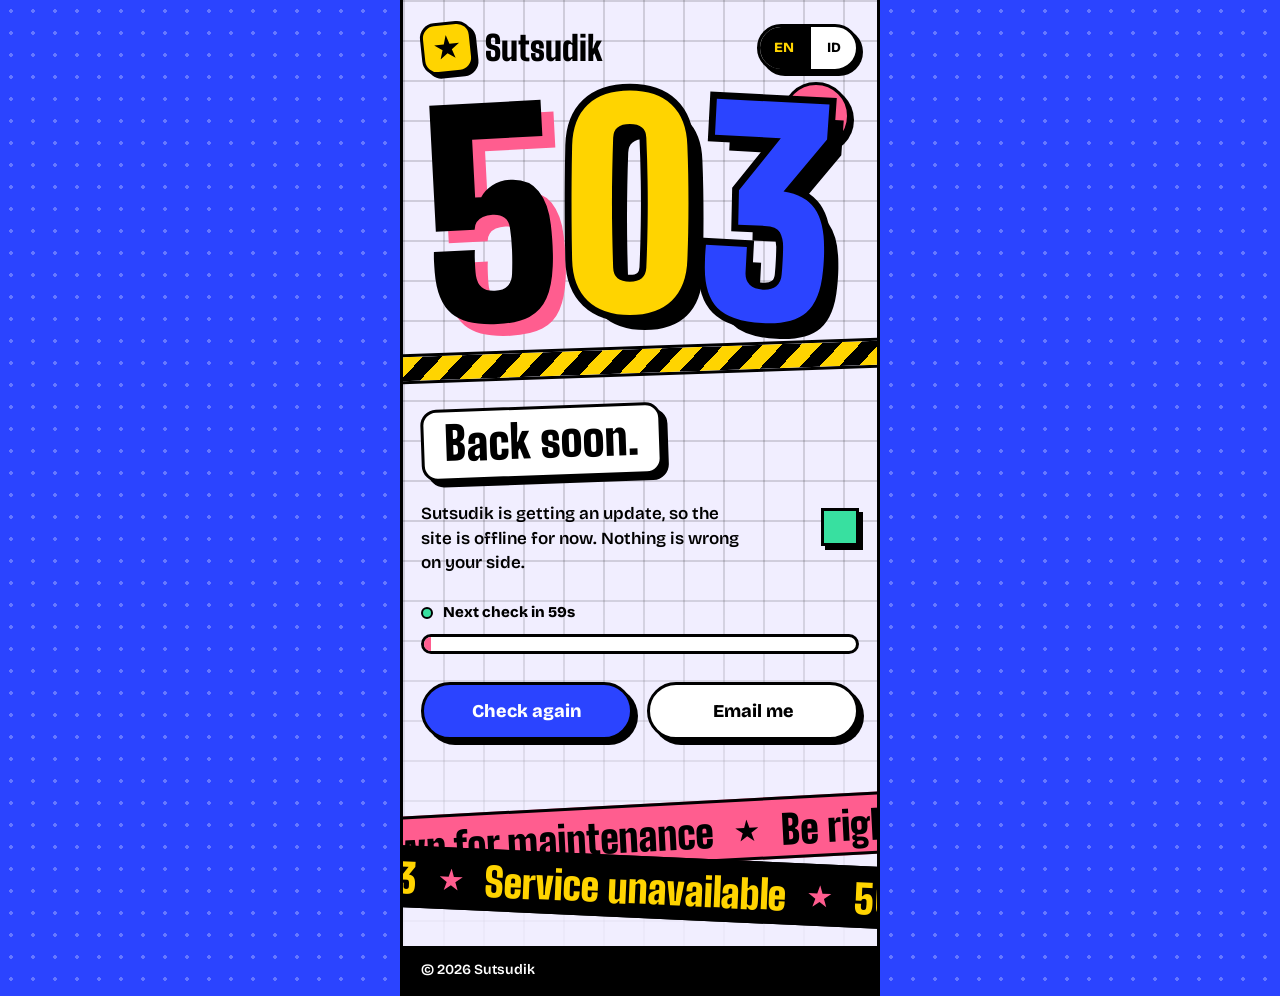
==== commit 1f0768ea: "Add files via upload" ====
--- a/index.html
+++ b/index.html
@@ -1,297 +1,84 @@
 <!DOCTYPE html>
-<html lang="en">
+<html lang="en" data-maintenance-page>
 <head>
 <meta charset="utf-8">
 <meta name="viewport" content="width=device-width, initial-scale=1, viewport-fit=cover">
 <meta name="theme-color" content="#F1EEFF">
-<title>Sutsudik | Developer and designer</title>
-<meta name="description" content="Personal homepage of Sutsudik. Sharp web tools, downloaders, and bots with loud interfaces.">
+<meta name="robots" content="noindex, nofollow">
+<title>503 | Sutsudik is down for maintenance</title>
+<meta name="description" content="Sutsudik is down for maintenance and will be back soon.">
 <script>document.documentElement.classList.add('js')</script>
+<noscript><meta http-equiv="refresh" content="60"></noscript>
 <link rel="preconnect" href="https://fonts.googleapis.com">
 <link rel="preconnect" href="https://fonts.gstatic.com" crossorigin>
 <link href="https://fonts.googleapis.com/css2?family=Big+Shoulders+Display:wght@700;800;900&family=Bricolage+Grotesque:opsz,wght@12..96,400;12..96,600;12..96,800&display=swap" rel="stylesheet">
-<noscript><style>.wipe{display:none!important}</style></noscript>
+
 <link rel="stylesheet" href="style.css">
-
 </head>
 <body>
 
-<!-- Fixed layer: progress, menu button, sidebar, page wipe (no navbar) -->
-<div class="shell" id="shell">
-  <div class="pbar" aria-hidden="true"><i id="pbar"></i></div>
+<main class="app" id="app">
+  <div class="grid" aria-hidden="true"></div>
 
-  <button class="menu-btn" id="menuBtn" aria-label="Open menu" aria-expanded="false" aria-controls="sidebar">
-    <span class="bar b1"></span><span class="bar b2"></span>
-  </button>
+  <header class="top">
+    <div class="brand">
+      <span class="logo stamp" style="--i:0" aria-hidden="true"><i></i></span>
+      <span class="wm">Sutsudik</span>
+    </div>
+    <div class="lang slide" style="--i:1" role="group" aria-label="Language">
+      <button type="button" data-lang="en" aria-pressed="true">EN</button>
+      <button type="button" data-lang="id" aria-pressed="false">ID</button>
+    </div>
+  </header>
 
-  <aside class="sidebar" id="sidebar" aria-hidden="true" aria-label="Site menu">
-    <div class="scrim" id="scrim"></div>
-    <div class="layer l1"></div>
-    <div class="layer l2"></div>
-    <nav class="layer panel" aria-label="Main">
-      <ul class="sb-links">
-        <li><a class="sb-link" href="#home" data-nav="home" style="--i:0"><span class="lk"><span>Home</span></span><i class="tick"></i></a></li>
-        <li><a class="sb-link" href="#projects" data-nav="projects" style="--i:1"><span class="lk"><span>Projects</span></span><i class="tick"></i></a></li>
-        <li><a class="sb-link" href="#about" data-nav="about" style="--i:2"><span class="lk"><span>About</span></span><i class="tick"></i></a></li>
-        <li><a class="sb-link" href="#contact" data-nav="contact" style="--i:3"><span class="lk"><span>Contact</span></span><i class="tick"></i></a></li>
-      </ul>
-      <div class="sb-foot">
-        <span class="badge" style="width:max-content"><span class="pulse"></span>Open for projects</span>
-        <div class="soc-line">
-          <a href="#" data-soc>Instagram</a><a href="#" data-soc>TikTok</a><a href="#" data-soc>GitHub</a>
-        </div>
-        <small>© 2026 Sutsudik</small>
-      </div>
-    </nav>
-  </aside>
-
-  <div class="wipe cover" id="wipe" aria-hidden="true">
-    <div class="stripe"></div><div class="stripe"></div><div class="stripe"></div><div class="stripe"></div>
-    <div class="wipe-label" id="wipeLabel"><i class="star"></i>Sutsudik</div>
-  </div>
-</div>
-
-<main class="app" id="app">
-
-  <!-- ================= HERO ================= -->
-  <section class="hero" id="home" data-section data-manual>
-    <div class="grid" aria-hidden="true"></div>
-
-    <div class="shape s1" data-speed=".22" aria-hidden="true"><i></i></div>
-    <div class="shape s5" data-speed="-.12" aria-hidden="true" style="--t:8s"><i></i></div>
-    <div class="shape s2 front" data-speed="-.2" aria-hidden="true" style="--t:9s;--dl:-2s">
-      <svg viewBox="0 0 90 80" width="84" height="74"><path d="M45 5 L85 75 H5 Z" fill="#FFD400" stroke="#000" stroke-width="4" stroke-linejoin="round"/></svg>
-    </div>
-    <div class="shape s3" data-speed=".3" aria-hidden="true" style="--t:6.5s;--dl:-1s">
-      <svg viewBox="0 0 52 52" width="54" height="54"><path d="M18 2h16v16h16v16H34v16H18V34H2V18h16z" fill="#2B44FF" stroke="#000" stroke-width="3" stroke-linejoin="round"/></svg>
-    </div>
-    <div class="shape s4" data-speed="-.1" aria-hidden="true" style="--t:10s">
-      <svg viewBox="0 0 120 30" width="112" height="28"><path class="sq" d="M4 15 Q19 -3 34 15 T64 15 T94 15 T116 15" fill="none" stroke="#000" stroke-width="5" stroke-linecap="round"/></svg>
+  <section class="stage">
+    <div class="code-wrap">
+      <span class="shape s1" aria-hidden="true"><i style="--t:6s"></i></span>
+      <h1 class="code" id="code" aria-label="Error 503, service unavailable">
+        <span class="mk d1"><span class="ch" style="--i:0;--d:150ms" aria-hidden="true">5</span></span>
+        <span class="mk d2"><span class="ch" style="--i:2;--d:150ms" aria-hidden="true">0</span></span>
+        <span class="mk d3"><span class="ch" style="--i:4;--d:150ms" aria-hidden="true">3</span></span>
+      </h1>
     </div>
 
-    <p class="badge status stamp" style="--i:0"><span class="pulse"></span>Open for projects</p>
+    <div class="tape slide" style="--i:4" aria-hidden="true"></div>
 
-    <div class="hero-in">
-      <h1 class="name skewy" id="name" aria-label="Sutsudik">
-        <span class="ln l1" aria-hidden="true" data-chars="nolabel">Suts</span>
-        <span class="ln l2" aria-hidden="true" data-chars="nolabel">udik</span>
-      </h1>
+    <p class="tag slide" style="--i:6" data-t="tag">Back soon.</p>
 
-      <div class="tag-row">
-        <p class="tag slide" style="--i:7">Sharp tools for the web. Designed loud.</p>
-        <div class="ring stamp" style="--i:8" data-speed="-.08" aria-hidden="true">
-          <svg viewBox="0 0 120 120">
-            <defs><path id="circ" d="M60,60 m-45,0 a45,45 0 1,1 90,0 a45,45 0 1,1 -90,0"/></defs>
-            <text><textPath href="#circ" textLength="280" lengthAdjust="spacing">Design + Code + Motion + Build +</textPath></text>
-          </svg>
-          <span class="core"><i></i></span>
-        </div>
-      </div>
+    <div class="lead-row">
+      <span class="shape s5" aria-hidden="true"><i></i></span>
+      <p class="lead slide" style="--i:7" data-t="lead">Sutsudik is getting an update, so the site is offline for now. Nothing is wrong on your side.</p>
+    </div>
 
-      <div class="cta-row">
-        <a class="btn cobalt mag slide" style="--i:9" href="#projects" data-nav="projects"><span>See projects</span></a>
-        <a class="btn mag slide" style="--i:10" href="#contact" data-nav="contact"><span>Contact</span></a>
-      </div>
+    <div class="meter slide" style="--i:8">
+      <p class="mtxt"><span class="pulse" aria-hidden="true"></span><span id="mLabel">Next check in 60s</span></p>
+      <div class="pbar2" aria-hidden="true"><i id="mFill"></i></div>
+      <p class="sr-only" id="live" aria-live="polite"></p>
+    </div>
+
+    <div class="cta-row slide" style="--i:9">
+      <button type="button" class="btn cobalt" id="retry"><span id="retryTxt">Check again</span></button>
+      <!-- Replace with your real email -->
+      <a class="btn" href="mailto:hello@sutsudik.dev"><span data-t="mail">Email me</span></a>
     </div>
   </section>
 
-  <!-- ================= MARQUEE BANDS ================= -->
   <div class="bands" aria-hidden="true">
-    <div class="band b1"><div class="band-in"><div class="track"><div class="grp">
-      <span>Web tools</span><i class="star"></i><span>Bold interfaces</span><i class="star"></i><span>Motion</span><i class="star"></i><span>Bots</span><i class="star"></i><span>Web tools</span><i class="star"></i><span>Bold interfaces</span><i class="star"></i>
-    </div></div></div></div>
-    <div class="band b2"><div class="band-in"><div class="track"><div class="grp">
-      <span>Developer</span><i class="star"></i><span>Designer</span><i class="star"></i><span>Tool maker</span><i class="star"></i><span>Sutsudik</span><i class="star"></i><span>Developer</span><i class="star"></i><span>Designer</span><i class="star"></i>
-    </div></div></div></div>
+    <div class="band b1"><div class="track" id="tr1"><div class="grp">
+      <span>Down for maintenance</span><i class="star"></i><span>Be right back</span><i class="star"></i><span>Down for maintenance</span><i class="star"></i><span>Be right back</span><i class="star"></i>
+    </div><div class="grp">
+      <span>Down for maintenance</span><i class="star"></i><span>Be right back</span><i class="star"></i><span>Down for maintenance</span><i class="star"></i><span>Be right back</span><i class="star"></i>
+    </div></div></div>
+    <div class="band b2"><div class="track" id="tr2"><div class="grp">
+      <span>503</span><i class="star"></i><span>Service unavailable</span><i class="star"></i><span>503</span><i class="star"></i><span>Service unavailable</span><i class="star"></i>
+    </div><div class="grp">
+      <span>503</span><i class="star"></i><span>Service unavailable</span><i class="star"></i><span>503</span><i class="star"></i><span>Service unavailable</span><i class="star"></i>
+    </div></div></div>
   </div>
 
-  <!-- ================= PROJECTS ================= -->
-  <section class="sec projects" id="projects" data-section>
-    <div class="sec-head" data-reveal>
-      <h2 class="h2 skewy" data-chars>Projects</h2>
-      <p class="lead slide" style="--i:4">Three builds. Swipe through them.</p>
-      <span class="badge swipe stamp" style="--i:5">Swipe<span class="arrows"><i></i><i></i></span></span>
-    </div>
-
-    <div class="track-wrap" data-reveal>
-      <div class="cards" id="cards" tabindex="0" aria-label="Projects, swipe left or right">
-
-        <!-- Clavis -->
-        <article class="card clavis is-active slide" style="--i:1">
-          <span class="badge stk stamp" style="--i:6"><span class="pulse"></span>Active</span>
-          <div class="card-in">
-            <div class="zone z-cl" aria-hidden="true">
-              <div class="qr" id="qr"></div>
-              <span class="fchip fc1">Base64</span>
-              <span class="fchip fc2">Text</span>
-              <span class="fchip fc3">Decode</span>
-            </div>
-            <div class="cbody">
-              <h3>Clavis</h3>
-              <p>AI digital tools in one place. Turn text into QR codes, encode and decode data, and speed up daily work.</p>
-              <ul class="chips"><li class="chip">Text → QR</li><li class="chip">Encode/Decode</li><li class="chip">Productivity tools</li></ul>
-              <!-- Replace href with the real Clavis URL -->
-              <a class="btn cobalt mag" href="#" data-soc><span>Open Clavis</span></a>
-            </div>
-          </div>
-        </article>
-
-        <!-- Unduhin -->
-        <article class="card unduhin slide" style="--i:2">
-          <span class="badge stk stamp" style="--i:7"><span class="pulse"></span>Active</span>
-          <div class="card-in">
-            <div class="zone z-un" aria-hidden="true">
-              <div class="vid"><span class="play"></span><span class="wm">@tiktok</span><span class="dl"><i></i></span></div>
-              <div class="dlbtn"><span class="arrow"></span></div>
-            </div>
-            <div class="cbody">
-              <h3>Unduhin</h3>
-              <p>Save TikTok videos without the watermark. Grab Instagram posts too, all from one media downloader.</p>
-              <ul class="chips"><li class="chip">TikTok, no watermark</li><li class="chip">Instagram downloader</li><li class="chip">Media downloader</li></ul>
-              <!-- Replace href with the real Unduhin URL -->
-              <a class="btn pink mag" href="#" data-soc><span>Open Unduhin</span></a>
-            </div>
-          </div>
-        </article>
-
-        <!-- WhatsApp Bot -->
-        <article class="card bot slide" style="--i:3">
-          <span class="badge stk soon stamp" style="--i:8"><span class="pulse"></span>Coming soon</span>
-          <div class="card-in">
-            <div class="zone z-bot" aria-hidden="true">
-              <div class="bub bub1">Hi, bot?</div>
-              <div class="bub bub2"><i></i><i></i><i></i></div>
-              <div class="soonmark">Soon</div>
-              <div class="haz"></div>
-            </div>
-            <div class="cbody">
-              <h3>WhatsApp Bot</h3>
-              <p>A bot that handles small jobs right inside your chat. Still in the workshop.</p>
-              <ul class="chips"><li class="chip">WhatsApp</li><li class="chip">Automation</li></ul>
-              <a class="btn dashed mag" href="#contact" data-nav="contact"><span>Get notified</span></a>
-            </div>
-          </div>
-        </article>
-
-      </div>
-
-      <div class="prog">
-        <div class="pbar2" aria-hidden="true"><i class="thumb" id="thumb"></i></div>
-        <p class="now" aria-live="polite"><span id="nowLabel">Clavis</span></p>
-      </div>
-    </div>
-  </section>
-
-  <!-- ================= ABOUT ================= -->
-  <section class="sec about" id="about" data-section>
-    <div class="bgword" data-speed=".14" aria-hidden="true">Sutsudik</div>
-
-    <div data-reveal>
-      <h2 class="h2 skewy" data-chars>About</h2>
-    </div>
-    <p class="statement" id="statement">I build web tools that do one job well, then design them like they were meant to be noticed.</p>
-
-    <div class="skills" data-reveal>
-      <article class="skill slide" style="--i:0">
-        <span class="ico c"><i></i></span>
-        <h3>Web development</h3>
-        <p>Fast, front-end-first sites and tools. Vanilla code, no heavy frameworks.</p>
-      </article>
-      <article class="skill slide" style="--i:1">
-        <span class="ico"><i></i></span>
-        <h3>Interface design</h3>
-        <p>Bold layouts, strong type, and motion that explains what just happened.</p>
-      </article>
-      <article class="skill slide" style="--i:2">
-        <span class="ico t"><i></i></span>
-        <h3>Bots and automation</h3>
-        <p>WhatsApp bots and small utilities that save people a few taps.</p>
-      </article>
-    </div>
-  </section>
-
-  <!-- ================= CONTACT ================= -->
-  <section class="sec contact" id="contact" data-section>
-    <div class="grid" aria-hidden="true"></div>
-    <div data-reveal>
-      <h2 class="h2 skewy" data-chars>Say hi.</h2>
-      <p class="lead slide" style="--i:5">Have a tool, bot, or site in mind? Send a message and let's build it.</p>
-      <div class="cta-col">
-        <!-- Replace with your real email -->
-        <a class="btn big cobalt mag stamp" style="--i:6;--rot:-1deg" href="mailto:hello@sutsudik.dev"><span>Email me</span></a>
-        <!-- Replace 000 with your WhatsApp number (country code, no plus) -->
-        <a class="btn big mint mag stamp" style="--i:7;--rot:1deg" href="https://wa.me/000" target="_blank" rel="noopener"><span>Chat on WhatsApp</span></a>
-      </div>
-    </div>
-
-    <h3 class="sub" data-reveal><span class="slide" style="display:inline-block">Social media</span></h3>
-    <ul class="socials" data-reveal>
-      <li class="slide" style="--i:0"><a class="soc" href="#" data-soc><span class="ic">Ig</span><span><b>Instagram</b><small>@sutsudik</small></span></a></li>
-      <li class="slide" style="--i:1"><a class="soc" href="#" data-soc><span class="ic">Tt</span><span><b>TikTok</b><small>@sutsudik</small></span></a></li>
-      <li class="slide" style="--i:2"><a class="soc" href="#" data-soc><span class="ic">Gh</span><span><b>GitHub</b><small>sutsudik</small></span></a></li>
-      <li class="slide" style="--i:3"><a class="soc" href="#" data-soc><span class="ic">X</span><span><b>X</b><small>@sutsudik</small></span></a></li>
-    </ul>
-  </section>
-
-  <!-- ================= FOOTER ================= -->
-  <footer class="foot" id="footer">
-    <div class="stripes" aria-hidden="true"></div>
-    <div class="fmq" aria-hidden="true"><div class="track"><div class="grp">
-      <span>Sutsudik</span><i class="star"></i><span>Sutsudik</span><i class="star"></i>
-    </div></div></div>
-    <i class="fdeco fd1" aria-hidden="true"></i>
-    <i class="fdeco fd2" aria-hidden="true"></i>
-
-    <div class="foot-in" data-reveal>
-      <div class="brand slide" style="--i:0">
-        <span class="logo stamp"><i></i></span>
-        <div>
-          <h2>Sutsudik</h2>
-          <p>Developer and designer building fast web tools, downloaders, and bots with loud, hand-built interfaces.</p>
-        </div>
-      </div>
-
-      <div class="fcols">
-        <nav aria-label="Quick links" class="slide" style="--i:1">
-          <h3>Quick links</h3>
-          <ul>
-            <li><a class="flink" href="#home" data-nav="home">Home</a></li>
-            <li><a class="flink" href="#projects" data-nav="projects">Projects</a></li>
-            <li><a class="flink" href="#about" data-nav="about">About</a></li>
-            <li><a class="flink" href="#contact" data-nav="contact">Contact</a></li>
-          </ul>
-        </nav>
-        <div class="slide" style="--i:2">
-          <h3>Project status</h3>
-          <ul class="stat">
-            <li>Clavis <span class="pill"><i></i>Active</span></li>
-            <li>Unduhin <span class="pill"><i></i>Active</span></li>
-            <li>WhatsApp Bot <span class="pill soon"><i></i>Soon</span></li>
-          </ul>
-        </div>
-      </div>
-
-      <div class="fcontact slide" style="--i:3">
-        <h3>Contact</h3>
-        <a class="mail" href="mailto:hello@sutsudik.dev">hello@sutsudik.dev</a>
-        <div class="srow">
-          <a href="#" data-soc aria-label="Instagram">Ig</a>
-          <a href="#" data-soc aria-label="TikTok">Tt</a>
-          <a href="#" data-soc aria-label="GitHub">Gh</a>
-          <a href="#" data-soc aria-label="X">X</a>
-        </div>
-      </div>
-
-      <div class="legal slide" style="--i:4">
-        <a class="btn mag" href="#home" data-nav="home"><span>Back to top</span></a>
-        <p>© 2026 Sutsudik. All rights reserved.</p>
-        <p>Built by hand with HTML, CSS, and JavaScript.</p>
-      </div>
-    </div>
-  </footer>
+  <footer class="foot"><span id="copy">© 2026 Sutsudik</span></footer>
 </main>
 
 <script src="script.js"></script>
-
 </body>
 </html>
--- a/style.css
+++ b/style.css
@@ -1,7 +1,7 @@
 /* =========================================================
-   Sutsudik: tokens
+   Sutsudik 503: same tokens as the main site
    Paper #F1EEFF · Ink #000 · Cobalt #2B44FF · Pink #FF5D8F · Sun #FFD400 · Mint #38E0A0
-   Display: Big Shoulders Display (condensed, heavy) · Body: Bricolage Grotesque
+   Display: Big Shoulders Display · Body: Bricolage Grotesque
    ========================================================= */
 :root{
   --paper:#F1EEFF; --ink:#000; --white:#fff;
@@ -12,8 +12,6 @@
   --body:'Bricolage Grotesque',system-ui,-apple-system,'Segoe UI',Roboto,sans-serif;
   --ease-out:cubic-bezier(.16,1,.3,1);
   --ease-over:cubic-bezier(.34,1.56,.64,1);
-  --ease-snap:cubic-bezier(.7,0,.2,1);
-  --elastic:cubic-bezier(.3,1.9,.45,1);
 }
 *,*::before,*::after{box-sizing:border-box;margin:0;padding:0;-webkit-tap-highlight-color:transparent}
 html{-webkit-text-size-adjust:100%}
@@ -23,381 +21,136 @@
   background-image:radial-gradient(rgba(255,255,255,.28) 2px,transparent 2px);
   background-size:22px 22px;overflow-x:hidden;
 }
-html.lock,html.lock body{overflow:hidden}
 a{color:inherit}
-ul{list-style:none}
 button{font:inherit;color:inherit;background:none;border:0;cursor:pointer}
 :focus-visible{outline:3px solid var(--ink);outline-offset:3px;box-shadow:0 0 0 6px var(--white)}
 ::selection{background:var(--ink);color:var(--sun)}
+.sr-only{position:absolute;width:1px;height:1px;overflow:hidden;clip:rect(0 0 0 0);white-space:nowrap}
 
 .app{
-  position:relative;width:var(--w);margin:0 auto;background:var(--paper);
+  position:relative;width:var(--w);min-height:100vh;min-height:100svh;margin:0 auto;background:var(--paper);
   overflow-x:clip;border-inline:var(--bw) solid var(--ink);
+  display:flex;flex-direction:column;isolation:isolate;
 }
 @media (max-width:480px){.app{border-inline:0}}
 
-/* =========================================================
-   Shared: masks, reveals, stickers, buttons
-   ========================================================= */
+/* ---------- Keyframes ---------- */
+@keyframes pulse{0%{box-shadow:0 0 0 0 rgba(56,224,160,.9)}100%{box-shadow:0 0 0 11px rgba(56,224,160,0)}}
+@keyframes spin{to{rotate:360deg}}
+@keyframes spinT{to{transform:rotate(360deg)}}
+@keyframes float{0%,100%{transform:translate3d(0,0,0) rotate(0)}50%{transform:translate3d(7px,-15px,0) rotate(var(--rr,12deg))}}
+@keyframes gridmove{to{transform:translate(40px,40px)}}
+@keyframes stripe{to{transform:translateX(40px)}}
+@keyframes marq{to{transform:translateX(-50%)}}
+
+/* ---------- Reveals (same idea as the main site) ---------- */
 .mk{display:inline-block;overflow:hidden;vertical-align:top;padding:.08em .1em .16em .02em;margin:-.08em -.1em -.16em -.02em}
 .ch{display:inline-block}
 .js .ch{transform:translateY(118%) rotate(10deg);transform-origin:0 100%}
 .js .in .ch{transform:none;transition:transform 1s cubic-bezier(.2,1.25,.3,1) calc(var(--i,0)*55ms + var(--d,0ms))}
-.free .mk{overflow:visible}
 
+.slide{rotate:var(--rot,0deg)}
 .js .slide{opacity:0;translate:-36px 0;rotate:calc(var(--rot,0deg) - 3deg);
-  transition:opacity .5s ease calc(var(--i,0)*90ms),translate .9s var(--ease-over) calc(var(--i,0)*90ms),rotate .9s var(--ease-over) calc(var(--i,0)*90ms),scale .3s var(--ease-over)}
-.js .in .slide,.js .slide.in{opacity:1;translate:0 0;rotate:var(--rot,0deg)}
+  transition:opacity .5s ease calc(var(--i,0)*90ms),translate .9s var(--ease-over) calc(var(--i,0)*90ms),rotate .9s var(--ease-over) calc(var(--i,0)*90ms)}
+.js .in .slide{opacity:1;translate:0 0;rotate:var(--rot,0deg)}
+.stamp{rotate:var(--rot,0deg)}
 .js .stamp{opacity:0;scale:1.9;rotate:calc(var(--rot,0deg) - 18deg);
-  transition:opacity .2s ease calc(var(--i,0)*90ms + var(--d,0ms)),scale .55s var(--ease-over) calc(var(--i,0)*90ms + var(--d,0ms)),rotate .55s var(--ease-over) calc(var(--i,0)*90ms + var(--d,0ms))}
-.js .in .stamp,.js .stamp.in{opacity:1;scale:1;rotate:var(--rot,0deg)}
-.stamp{rotate:var(--rot,0deg)}
+  transition:opacity .2s ease calc(var(--i,0)*90ms),scale .55s var(--ease-over) calc(var(--i,0)*90ms),rotate .55s var(--ease-over) calc(var(--i,0)*90ms)}
+.js .in .stamp{opacity:1;scale:1;rotate:var(--rot,0deg)}
 
-@keyframes wob{0%,100%{rotate:calc(var(--rot,0deg) - 3deg)}50%{rotate:calc(var(--rot,0deg) + 3deg)}}
-@keyframes pulse{0%{box-shadow:0 0 0 0 rgba(56,224,160,.9)}100%{box-shadow:0 0 0 11px rgba(56,224,160,0)}}
-@keyframes spin{to{rotate:360deg}}
-@keyframes float{0%,100%{transform:translate3d(0,0,0) rotate(0)}50%{transform:translate3d(7px,-15px,0) rotate(var(--rr,12deg))}}
-@keyframes bob{0%,100%{transform:translateY(0)}50%{transform:translateY(-7px)}}
-
-.badge{
-  display:inline-flex;align-items:center;gap:8px;background:var(--white);
-  border:var(--bw) solid var(--ink);border-radius:999px;padding:7px 14px 7px 11px;
-  font-weight:800;font-size:14px;line-height:1;box-shadow:4px 4px 0 var(--ink);
-}
-.pulse{width:12px;height:12px;border-radius:50%;background:var(--mint);border:2px solid var(--ink);animation:pulse 1.6s ease-out infinite}
-
-.btn{
-  display:inline-flex;align-items:center;justify-content:center;min-height:58px;padding:0 26px;
-  font:800 18px/1 var(--body);text-decoration:none;text-align:center;
-  background:var(--white);color:var(--ink);border:var(--bw) solid var(--ink);border-radius:999px;
-  box-shadow:5px 5px 0 var(--ink);touch-action:manipulation;user-select:none;-webkit-user-select:none;
-}
-.btn.cobalt{background:var(--cobalt);color:#fff}
-.btn.pink{background:var(--pink)}
-.btn.mint{background:var(--mint)}
-.btn.sun{background:var(--sun)}
-.btn.big{min-height:74px;font-size:23px;width:100%;box-shadow:7px 7px 0 var(--ink)}
-.btn.dashed{background:transparent;border-style:dashed;box-shadow:none}
-.mag{
-  transform:translate(var(--mx,0px),var(--my,0px)) scale(var(--ms,1));
-  transition:transform .3s var(--ease-out),box-shadow .25s ease;will-change:transform;
-}
-.mag>span{display:inline-block;transform:translate(calc(var(--mx,0px)*.4),calc(var(--my,0px)*.4));transition:transform .3s var(--ease-out)}
-.mag.rel,.mag.rel>span{transition-duration:.8s;transition-timing-function:var(--elastic)}
-.mag.down{--ms:.94;box-shadow:1px 1px 0 var(--ink)}
-
-.burst{position:fixed;z-index:200;pointer-events:none;border:2px solid #000}
-
-/* =========================================================
-   Fixed shell: progress, menu button, sidebar, page wipe
-   ========================================================= */
-.shell{position:fixed;top:0;bottom:0;left:50%;width:var(--w);translate:-50% 0;z-index:50;pointer-events:none}
-.pbar{position:absolute;top:0;left:0;right:0;height:8px;z-index:1}
-.pbar i{display:block;height:100%;background:var(--acc,var(--cobalt));border-bottom:var(--bw) solid var(--ink);transform-origin:0 50%;transform:scaleX(0);transition:background .4s}
-
-.menu-btn{
-  position:absolute;top:calc(18px + env(safe-area-inset-top));left:16px;z-index:10;pointer-events:auto;
-  width:60px;height:60px;border-radius:18px;background:var(--sun);border:var(--bw) solid var(--ink);
-  box-shadow:5px 5px 0 var(--ink);touch-action:manipulation;
-  transition:transform .35s var(--ease-over),box-shadow .2s,background .3s;
-}
-.menu-btn:active{transform:translate(4px,4px) scale(.96);box-shadow:1px 1px 0 var(--ink)}
-.menu-btn .bar{position:absolute;left:50%;top:50%;height:5px;border-radius:5px;background:var(--ink);
-  transition:transform .55s var(--ease-over),width .4s var(--ease-out),background .3s}
-.menu-btn .b1{width:28px;transform:translate(-50%,-9px)}
-.menu-btn .b2{width:18px;transform:translate(-4px,4px)}
-.menu-btn.open{background:var(--ink);transform:rotate(90deg)}
-.menu-btn.open:active{transform:rotate(90deg) scale(.94)}
-.menu-btn.open .bar{background:var(--sun);width:30px}
-.menu-btn.open .b1{transform:translate(-50%,-50%) rotate(45deg)}
-.menu-btn.open .b2{transform:translate(-50%,-50%) rotate(-45deg)}
-
-.sidebar{position:absolute;inset:0;z-index:5;pointer-events:none;visibility:hidden;--pw:min(84%,340px);transition:visibility 0s linear .9s}
-.sidebar.open{pointer-events:auto;visibility:visible;transition-delay:0s}
-.scrim{position:absolute;inset:0;background:rgba(0,0,0,.6);opacity:0;transition:opacity .5s ease}
-.sidebar.open .scrim{opacity:1}
-.layer{position:absolute;top:0;bottom:0;left:0;transform:translateX(-104%);border-right:var(--bw) solid var(--ink);
-  transition:transform .7s var(--ease-snap)}
-.l1{width:calc(var(--pw) + 30px);background:var(--pink);transition-delay:.12s}
-.l2{width:calc(var(--pw) + 15px);background:var(--sun);transition-delay:.06s}
-.panel{width:var(--pw);background:var(--white);display:flex;flex-direction:column;padding-top:calc(104px + env(safe-area-inset-top));overflow-y:auto}
-.sidebar.open .layer{transform:none}
-.sidebar.open .l1{transition-delay:0s}
-.sidebar.open .l2{transition-delay:.06s}
-.sidebar.open .panel{transition-delay:.12s}
-
-.sb-links{border-top:var(--bw) solid var(--ink)}
-.sb-link{display:flex;align-items:center;justify-content:space-between;padding:10px 22px 8px;
-  font-family:var(--display);font-weight:900;font-size:68px;line-height:.95;text-decoration:none;
-  border-bottom:var(--bw) solid var(--ink);transition:background .2s,color .2s,padding .4s var(--ease-over)}
-.sb-link:active{background:var(--ink);color:#fff;padding-left:32px}
-.lk{display:block;overflow:hidden;padding-block:.06em}
-.lk>span{display:block;transform:translateY(112%);transition:transform .35s ease}
-.sidebar.open .lk>span{transform:none;transition:transform .8s var(--ease-over) calc(.3s + var(--i,0)*75ms)}
-.tick{width:24px;height:24px;border:var(--bw) solid var(--ink);border-radius:50%;flex:none;transition:background .3s,scale .4s var(--ease-over)}
-.sb-link[aria-current="true"] .tick{background:var(--pink);scale:1.25}
-.sb-foot{margin-top:auto;padding:22px;display:grid;gap:14px}
-.sb-foot .soc-line{display:flex;flex-wrap:wrap;gap:8px}
-.sb-foot .soc-line a{font-weight:800;font-size:14px;text-decoration:none;border:2px solid var(--ink);border-radius:999px;padding:6px 12px;background:var(--paper)}
-.sb-foot small{font-size:12px;opacity:.7}
-
-.wipe{position:absolute;inset:0;z-index:20;display:flex;pointer-events:none}
-.stripe{flex:1;transform:scaleY(0);border-right:var(--bw) solid var(--ink)}
-.stripe:nth-child(1){background:var(--pink)}
-.stripe:nth-child(2){background:var(--sun)}
-.stripe:nth-child(3){background:var(--cobalt)}
-.stripe:nth-child(4){background:var(--ink);border-right:0}
-.wipe.cover .stripe{transform:scaleY(1)}
-.wipe-label{position:absolute;left:50%;top:50%;translate:-50% -50%;z-index:2;display:flex;align-items:center;gap:12px;
-  background:var(--white);border:var(--bw) solid var(--ink);border-radius:999px;padding:12px 22px 12px 14px;box-shadow:6px 6px 0 var(--ink);
-  font:900 34px/1 var(--display);opacity:0}
-.wipe.cover .wipe-label{opacity:1}
-.star{display:inline-block;width:26px;height:26px;background:var(--pink);flex:none;
-  clip-path:polygon(50% 0,61% 35%,98% 35%,68% 57%,79% 91%,50% 70%,21% 91%,32% 57%,2% 35%,39% 35%);animation:spin 3s linear infinite}
-
-/* =========================================================
-   Hero
-   ========================================================= */
-.hero{position:relative;min-height:100vh;min-height:100svh;padding:calc(30px + env(safe-area-inset-top)) 18px 44px;
-  display:flex;flex-direction:column;justify-content:center;overflow:hidden;isolation:isolate}
-.grid{position:absolute;inset:0;overflow:hidden;z-index:-2;pointer-events:none;
+/* ---------- Moving grid ---------- */
+.grid{position:absolute;inset:0;overflow:hidden;z-index:-1;pointer-events:none;
   -webkit-mask-image:linear-gradient(#000 55%,transparent);mask-image:linear-gradient(#000 55%,transparent)}
 .grid::before{content:"";position:absolute;inset:-40px;
   background-image:linear-gradient(rgba(0,0,0,.14) 2px,transparent 2px),linear-gradient(90deg,rgba(0,0,0,.14) 2px,transparent 2px);
   background-size:40px 40px;animation:gridmove 4s linear infinite}
-@keyframes gridmove{to{transform:translate(40px,40px)}}
 
-.hero .status{position:absolute;top:calc(30px + env(safe-area-inset-top));right:16px;z-index:3;--rot:3deg}
-.hero-in{position:relative;z-index:2;margin-top:64px}
-.name{font-family:var(--display);font-weight:900;font-size:calc(var(--w)*.43);line-height:.82;letter-spacing:-.005em;transform-origin:0 100%;will-change:transform}
-.ln{display:block}
-.l1 .ch{color:var(--ink);text-shadow:.045em .045em 0 var(--pink)}
-.l2{margin-left:calc(var(--w)*.08)}
-.l2 .ch{color:var(--sun);-webkit-text-stroke:.05em var(--ink);paint-order:stroke fill;text-shadow:.055em .055em 0 var(--ink)}
-.name .mk{cursor:pointer;touch-action:manipulation}
+/* ---------- Top row ---------- */
+.top{display:flex;justify-content:space-between;align-items:center;gap:12px;
+  padding:calc(22px + env(safe-area-inset-top)) 18px 0}
+.brand{display:flex;align-items:center;gap:12px}
+.logo{flex:none;width:52px;height:52px;background:var(--sun);border:var(--bw) solid var(--ink);border-radius:15px;
+  box-shadow:4px 4px 0 var(--ink);display:grid;place-items:center;--rot:-6deg}
+.logo i{width:26px;height:26px;background:var(--ink);
+  clip-path:polygon(50% 0,61% 35%,98% 35%,68% 57%,79% 91%,50% 70%,21% 91%,32% 57%,2% 35%,39% 35%);animation:spin 6s linear infinite}
+.wm{font:900 34px/.85 var(--display)}
 
-.tag-row{position:relative;display:flex;align-items:center;gap:8px;margin-top:34px}
-.tag{flex:1;background:var(--white);border:var(--bw) solid var(--ink);border-radius:16px;box-shadow:6px 6px 0 var(--ink);
-  padding:12px 16px 12px;font:800 33px/.95 var(--display);--rot:-2deg}
-.ring{position:relative;flex:none;width:112px;height:112px;margin-right:-4px}
-.ring svg{width:100%;height:100%;overflow:visible;animation:spin 14s linear infinite;rotate:0deg}
-.ring text{font:800 12.5px var(--body);fill:var(--ink)}
-.ring .core{position:absolute;left:50%;top:50%;width:46px;height:46px;translate:-50% -50%;background:var(--cobalt);border:var(--bw) solid var(--ink);border-radius:50%;
-  display:grid;place-items:center}
-.ring .core i{width:22px;height:22px;background:var(--sun);clip-path:polygon(50% 0,61% 35%,98% 35%,68% 57%,79% 91%,50% 70%,21% 91%,32% 57%,2% 35%,39% 35%);animation:spin 5s linear infinite reverse}
-.cta-row{display:flex;gap:14px;margin-top:30px}
-.cta-row .btn{flex:1;padding:0 12px}
+.lang{display:inline-flex;background:var(--white);border:var(--bw) solid var(--ink);border-radius:999px;box-shadow:4px 4px 0 var(--ink);overflow:hidden}
+.lang button{min-width:48px;height:42px;padding:0 12px;font:800 14px/1 var(--body);touch-action:manipulation;transition:background .2s,color .2s}
+.lang button+button{border-left:var(--bw) solid var(--ink)}
+.lang button[aria-pressed="true"]{background:var(--ink);color:var(--sun)}
 
-.shape{position:absolute;z-index:1;pointer-events:none}
-.shape.front{z-index:3}
+/* ---------- Stage ---------- */
+.stage{position:relative;flex:1;display:flex;flex-direction:column;justify-content:center;padding:30px 18px 38px}
+
+.code-wrap{position:relative;z-index:2}
+.code{display:flex;width:max-content;font-family:var(--display);font-weight:900;font-size:150px;line-height:.82;letter-spacing:-.005em}
+.code .mk{cursor:pointer;touch-action:manipulation;user-select:none;-webkit-user-select:none}
+.d1{rotate:-3deg}
+.d2{translate:0 -3%}
+.d3{rotate:3deg}
+.d1 .ch{color:var(--ink);text-shadow:.045em .045em 0 var(--pink)}
+.d2 .ch{color:var(--sun);-webkit-text-stroke:.05em var(--ink);paint-order:stroke fill;text-shadow:.055em .055em 0 var(--ink)}
+.d3 .ch{color:var(--cobalt);-webkit-text-stroke:.05em var(--ink);paint-order:stroke fill;text-shadow:.055em .055em 0 var(--ink)}
+
+.shape{position:absolute;pointer-events:none}
 .shape>*{display:block;animation:float var(--t,7s) ease-in-out infinite;animation-delay:var(--dl,0s)}
-.s1{top:15%;right:7%}
+.s1{z-index:-1;top:-22px;right:2%}
 .s1 i{width:68px;height:68px;border-radius:50%;background:var(--pink);border:var(--bw) solid var(--ink);box-shadow:4px 4px 0 var(--ink)}
-.s2{top:60%;left:2%;--rr:-18deg}
-.s3{top:46%;right:3%;--rr:30deg}
-.s4{bottom:10%;left:40%}
-.s5{top:12%;left:44%}
+.s5{top:50%;right:0;margin-top:-19px;--rr:30deg}
 .s5 i{width:38px;height:38px;background:var(--mint);border:var(--bw) solid var(--ink);box-shadow:4px 4px 0 var(--ink);animation:spinT 9s linear infinite}
-@keyframes spinT{to{transform:rotate(360deg)}}
-.sq{stroke-dasharray:70 60;animation:draw 3.2s linear infinite}
-@keyframes draw{to{stroke-dashoffset:-260}}
 
-/* =========================================================
-   Marquee bands
-   ========================================================= */
-.bands{position:relative;height:168px;margin-top:-10px;overflow:hidden;z-index:4}
+/* Hazard tape */
+.tape{position:relative;height:30px;margin:18px -20px 0;border-block:var(--bw) solid var(--ink);overflow:hidden;--rot:-2deg;z-index:2}
+.tape::before{content:"";position:absolute;inset:0 -40px;
+  background:repeating-linear-gradient(-45deg,var(--sun) 0 14.14px,var(--ink) 14.14px 28.28px);animation:stripe 1.2s linear infinite}
+
+.tag{align-self:flex-start;margin-top:30px;background:var(--white);border:var(--bw) solid var(--ink);border-radius:16px;
+  box-shadow:6px 6px 0 var(--ink);padding:10px 20px 12px;font:900 46px/.95 var(--display);--rot:-2deg}
+
+.lead-row{position:relative}
+.lead{font-size:17px;font-weight:600;max-width:30ch;margin-top:24px}
+
+/* Countdown to the next automatic check */
+.meter{display:none;margin-top:26px}
+.js .meter{display:block}
+.mtxt{display:flex;align-items:center;gap:10px;font-weight:800;font-size:15px;margin-bottom:10px}
+.pulse{flex:none;width:12px;height:12px;border-radius:50%;background:var(--mint);border:2px solid var(--ink);animation:pulse 1.6s ease-out infinite}
+.pbar2{height:20px;border:var(--bw) solid var(--ink);border-radius:99px;background:var(--white);overflow:hidden}
+.pbar2 i{display:block;height:100%;width:0;background:var(--pink);transition:width 1s linear}
+
+.cta-row{display:flex;gap:14px;margin-top:28px}
+.btn{
+  flex:1;display:inline-flex;align-items:center;justify-content:center;min-height:58px;padding:0 12px;
+  font:800 18px/1 var(--body);text-decoration:none;text-align:center;
+  background:var(--white);color:var(--ink);border:var(--bw) solid var(--ink);border-radius:999px;
+  box-shadow:5px 5px 0 var(--ink);touch-action:manipulation;user-select:none;-webkit-user-select:none;
+  transition:transform .3s var(--ease-over),box-shadow .3s var(--ease-over);
+}
+.btn.cobalt{background:var(--cobalt);color:#fff}
+.btn:active{transform:translate(4px,4px);box-shadow:1px 1px 0 var(--ink)}
+.btn[aria-busy="true"]{pointer-events:none;transform:translate(4px,4px);box-shadow:1px 1px 0 var(--ink)}
+
+/* ---------- Marquee bands ---------- */
+.bands{position:relative;height:168px;overflow:hidden;z-index:4}
 .band{position:absolute;left:-10%;width:120%;border-block:var(--bw) solid var(--ink);padding:10px 0 6px;overflow:hidden}
 .band.b1{top:26px;rotate:-3deg;background:var(--pink)}
 .band.b2{top:78px;rotate:2.6deg;background:var(--ink);color:var(--sun)}
-.band-in{transform-origin:50% 50%;will-change:transform}
 .track{display:flex;width:max-content;animation:marq 18s linear infinite}
 .band.b2 .track{animation-direction:reverse;animation-duration:22s}
-@keyframes marq{to{transform:translateX(-50%)}}
 .grp{display:flex;flex:none;align-items:center;gap:22px;padding-right:22px}
 .grp span{font:900 40px/1 var(--display);white-space:nowrap}
-.grp .star{background:currentColor;width:24px;height:24px}
-.b1 .grp .star{background:var(--ink)}
-.b2 .grp .star{background:var(--pink)}
+.star{display:block;flex:none;width:24px;height:24px;background:currentColor;
+  clip-path:polygon(50% 0,61% 35%,98% 35%,68% 57%,79% 91%,50% 70%,21% 91%,32% 57%,2% 35%,39% 35%)}
+.b1 .star{background:var(--ink)}
+.b2 .star{background:var(--pink)}
 
-/* =========================================================
-   Sections
-   ========================================================= */
-.sec{position:relative;padding:76px 18px 84px}
-.h2{font-family:var(--display);font-weight:900;font-size:calc(var(--w)*.25);line-height:.82}
-.lead{font-size:17px;max-width:30ch;margin-top:22px;font-weight:600}
+/* ---------- Footer ---------- */
+.foot{background:var(--ink);color:var(--white);padding:14px 18px calc(16px + env(safe-area-inset-bottom));font-weight:600;font-size:14px}
 
-/* Projects */
-.projects{--cw:calc(var(--w)*.8);padding:64px 0 84px;background:var(--paper)}
-.projects .sec-head{padding:0 18px;position:relative}
-.projects .h2 .ch{text-shadow:.04em .04em 0 var(--cobalt)}
-.swipe{position:absolute;right:16px;top:8px;--rot:5deg;background:var(--sun);gap:10px}
-.arrows{display:flex;gap:2px}
-.arrows i{width:9px;height:9px;border-top:3px solid var(--ink);border-right:3px solid var(--ink);rotate:45deg;animation:nudge 1.2s ease-in-out infinite}
-.arrows i:nth-child(2){animation-delay:.15s}
-@keyframes nudge{0%,100%{translate:0 0;opacity:.35}50%{translate:4px 0;opacity:1}}
-
-.track-wrap{position:relative;margin-top:22px}
-.cards{position:relative;display:flex;gap:18px;overflow-x:auto;overscroll-behavior-x:contain;scroll-snap-type:x mandatory;
-  padding:34px calc((var(--w) - var(--cw))/2) 40px;scroll-padding-inline:calc((var(--w) - var(--cw))/2);
-  scrollbar-width:none;-webkit-overflow-scrolling:touch;cursor:grab}
-.cards.drag{cursor:grabbing}
-.cards::-webkit-scrollbar{display:none}
-.card{position:relative;flex:0 0 var(--cw);scroll-snap-align:center;scroll-snap-stop:always;will-change:transform}
-.card.clavis{--acc:var(--cobalt)}
-.card.unduhin{--acc:var(--pink)}
-.card.bot{--acc:var(--sun)}
-.card-in{position:relative;height:100%;display:flex;flex-direction:column;background:var(--white);border:var(--bw) solid var(--ink);border-radius:24px;
-  box-shadow:8px 8px 0 var(--ink);overflow:hidden;transition:transform .35s var(--ease-over),box-shadow .35s var(--ease-over)}
-.card-in:active{transform:translate(6px,6px);box-shadow:2px 2px 0 var(--ink)}
-.zone{position:relative;height:196px;background:var(--acc);border-bottom:var(--bw) solid var(--ink);overflow:hidden}
-.card:not(.is-active) .zone *{animation-play-state:paused}
-.cbody{display:flex;flex-direction:column;gap:12px;flex:1;padding:18px 18px 20px}
-.card h3{font-family:var(--display);font-weight:900;font-size:50px;line-height:.85}
-.card p{font-size:15px;line-height:1.4}
-.chips{display:flex;flex-wrap:wrap;gap:8px}
-.chip{border:2px solid var(--ink);border-radius:999px;padding:5px 11px;font-weight:700;font-size:13px;background:var(--paper);line-height:1.2}
-.chip:nth-child(2){rotate:-2deg}
-.chip:nth-child(3){rotate:1.5deg}
-.card .btn{margin-top:auto;width:100%;min-height:54px;font-size:17px}
-.stk{position:absolute;top:-14px;right:-4px;z-index:5;--rot:6deg}
-.stk.soon{background:var(--ink);color:var(--sun);animation:wob 2.6s ease-in-out 1.2s infinite}
-.stk.soon .pulse{background:var(--sun);animation:none}
-
-/* Clavis art */
-.z-cl{background-image:radial-gradient(rgba(255,255,255,.4) 2px,transparent 2px);background-size:16px 16px}
-.qr{position:absolute;left:50%;top:50%;width:134px;height:134px;margin:-64px 0 0 -67px;rotate:-5deg;translate:calc(var(--px,0px)*-.4) 0;
-  background:#fff;border:var(--bw) solid var(--ink);box-shadow:6px 6px 0 var(--ink);padding:8px;overflow:hidden;
-  display:grid;grid-template-columns:repeat(11,1fr);grid-template-rows:repeat(11,1fr);gap:1px}
-.qr i{background:transparent;transition:background .25s,scale .25s}
-.qr i.on{background:var(--ink)}
-.qr::after{content:"";position:absolute;left:0;right:0;height:8px;background:var(--pink);border-block:2px solid var(--ink);animation:scan 2.6s ease-in-out infinite}
-@keyframes scan{0%,100%{top:-10px}50%{top:100%}}
-.fchip{position:absolute;background:#fff;border:var(--bw) solid var(--ink);border-radius:999px;padding:5px 12px;font-weight:800;font-size:13px;box-shadow:3px 3px 0 var(--ink);
-  translate:var(--px,0px) 0;animation:bob 3.4s ease-in-out infinite}
-.fc1{left:8%;top:14%}
-.fc2{right:7%;top:24%;animation-delay:-1.2s;background:var(--sun)}
-.fc3{left:10%;bottom:12%;animation-delay:-2s;background:var(--mint)}
-
-/* Unduhin art */
-.z-un{background-image:repeating-linear-gradient(-45deg,rgba(0,0,0,.09) 0 8px,transparent 8px 16px)}
-.vid{position:absolute;left:13%;top:26px;width:64%;height:120px;background:var(--cobalt);border:var(--bw) solid var(--ink);border-radius:14px;box-shadow:6px 6px 0 var(--ink);
-  translate:calc(var(--px,0px)*.5) 0;overflow:hidden}
-.play{position:absolute;left:50%;top:42%;translate:-38% -50%;border-left:28px solid #fff;border-block:17px solid transparent}
-.wm{position:absolute;top:9px;right:9px;background:#fff;border:2px solid var(--ink);border-radius:8px;padding:2px 8px;font-weight:800;font-size:11px;animation:wmkill 4.6s ease-in-out infinite}
-.wm::after{content:"";position:absolute;left:-3px;top:50%;height:3px;background:var(--pink);border:1px solid var(--ink);width:0;animation:strike 4.6s ease-in-out infinite}
-@keyframes strike{0%,25%{width:0}40%,88%{width:calc(100% + 6px)}100%{width:0}}
-@keyframes wmkill{0%,45%{opacity:1;scale:1;rotate:0deg}58%,88%{opacity:0;scale:.3;rotate:-25deg}100%{opacity:1;scale:1;rotate:0deg}}
-.dl{position:absolute;left:10px;right:10px;bottom:10px;height:12px;border:2px solid #fff;border-radius:99px;overflow:hidden}
-.dl i{display:block;height:100%;background:var(--sun);animation:fill 4.6s ease-in-out infinite}
-@keyframes fill{0%{width:0}80%,92%{width:100%}100%{width:0}}
-.dlbtn{position:absolute;right:9%;bottom:12px;width:66px;height:66px;border-radius:50%;background:var(--sun);border:var(--bw) solid var(--ink);box-shadow:4px 4px 0 var(--ink);display:grid;place-items:center;
-  translate:calc(var(--px,0px)*-.6) 0}
-.arrow{position:relative;width:7px;height:24px;background:var(--ink);animation:bob 1.1s ease-in-out infinite}
-.arrow::after{content:"";position:absolute;left:50%;bottom:-9px;translate:-50% 0;border:11px solid transparent;border-top:13px solid var(--ink);border-bottom:0}
-
-/* WhatsApp bot art */
-.z-bot{background-image:radial-gradient(rgba(0,0,0,.14) 2px,transparent 2px);background-size:16px 16px}
-.bub{position:absolute;border:var(--bw) solid var(--ink);font-weight:800;font-size:14px;padding:8px 14px;box-shadow:4px 4px 0 var(--ink);translate:var(--px,0px) 0}
-.bub1{left:9%;top:18px;background:#fff;border-radius:18px 18px 18px 4px}
-.bub2{right:9%;top:70px;background:var(--mint);border-radius:18px 18px 4px 18px;display:flex;gap:5px;padding:12px 16px;translate:calc(var(--px,0px)*-.6) 0}
-.bub2 i{width:9px;height:9px;border-radius:50%;background:var(--ink);animation:bob .9s ease-in-out infinite}
-.bub2 i:nth-child(2){animation-delay:.15s}
-.bub2 i:nth-child(3){animation-delay:.3s}
-.soonmark{position:absolute;left:8%;bottom:36px;font:900 46px/1 var(--display);background:var(--pink);border:var(--bw) solid var(--ink);padding:4px 14px 2px;rotate:-8deg;box-shadow:4px 4px 0 var(--ink)}
-.haz{position:absolute;left:0;right:0;bottom:0;height:24px;border-top:var(--bw) solid var(--ink);overflow:hidden}
-.haz::before{content:"";position:absolute;inset:0 -40px;background:repeating-linear-gradient(-45deg,var(--ink) 0 14.14px,var(--sun) 14.14px 28.28px);animation:stripe 1.2s linear infinite}
-@keyframes stripe{to{transform:translateX(40px)}}
-
-.prog{display:flex;align-items:center;gap:16px;padding:0 18px}
-.pbar2{flex:1;height:20px;border:var(--bw) solid var(--ink);border-radius:99px;background:#fff;overflow:hidden}
-.thumb{display:block;width:33.3333%;height:100%;background:var(--pink);border-right:var(--bw) solid var(--ink);will-change:transform;transition:background .3s}
-.now{width:120px;font:900 30px/1 var(--display);overflow:hidden;padding-block:3px}
-.now span{display:block}
-
-/* About */
-.about{background:var(--sun);border-block:var(--bw) solid var(--ink);overflow:hidden}
-.bgword{position:absolute;left:-6%;bottom:2%;z-index:0;pointer-events:none;font:900 calc(var(--w)*.72)/.8 var(--display);color:transparent;-webkit-text-stroke:2px rgba(0,0,0,.2);white-space:nowrap}
-.about>*:not(.bgword){position:relative;z-index:1}
-.about .h2 .ch{text-shadow:.04em .04em 0 #fff}
-.statement{font:800 calc(var(--w)*.108)/1 var(--display);margin-top:28px}
-.w{color:rgba(0,0,0,.2);transition:color .35s ease}
-.w.on{color:var(--ink)}
-.skills{display:grid;gap:22px;margin-top:44px}
-.skill{position:relative;padding:18px 18px 18px 88px;background:#fff;border:var(--bw) solid var(--ink);border-radius:20px;box-shadow:6px 6px 0 var(--ink);touch-action:manipulation}
-.skill:active{scale:.97}
-.skill:nth-child(1){--rot:-1.6deg}
-.skill:nth-child(2){--rot:1.2deg;background:var(--pink);margin-left:20px}
-.skill:nth-child(3){--rot:-.8deg;background:var(--cobalt);color:#fff;margin-right:20px}
-.skill h3{font:900 30px/.95 var(--display)}
-.skill p{font-size:14.5px;margin-top:6px}
-.ico{position:absolute;left:16px;top:16px;width:54px;height:54px;background:var(--sun);border:var(--bw) solid var(--ink);display:grid;place-items:center}
-.ico i{display:block;background:var(--ink);width:24px;height:24px}
-.ico.c i{border-radius:50%}
-.ico.t i{clip-path:polygon(50% 0,100% 100%,0 100%)}
-.skill:nth-child(1) .ico{border-radius:50%}
-.skill:nth-child(2) .ico{background:#fff}
-.skill:nth-child(3) .ico{background:var(--mint)}
-
-/* Contact */
-.contact{background:var(--paper);overflow:hidden}
-.contact .grid{-webkit-mask-image:linear-gradient(transparent,#000 35%,#000 70%,transparent);mask-image:linear-gradient(transparent,#000 35%,#000 70%,transparent)}
-.contact .h2{font-size:calc(var(--w)*.34)}
-.contact .h2 .ch{text-shadow:.04em .04em 0 var(--pink)}
-.cta-col{display:grid;gap:20px;margin-top:34px}
-.sub{font:900 30px/1 var(--display);margin:46px 0 16px}
-.socials{display:grid;grid-template-columns:1fr 1fr;gap:16px}
-.soc{display:flex;flex-direction:column;gap:10px;height:100%;padding:14px;background:#fff;border:var(--bw) solid var(--ink);border-radius:18px;box-shadow:5px 5px 0 var(--ink);text-decoration:none;
-  transition:transform .3s var(--ease-over),box-shadow .3s var(--ease-over)}
-.soc:active{transform:translate(4px,4px);box-shadow:1px 1px 0 var(--ink)}
-.soc .ic{width:44px;height:44px;display:grid;place-items:center;border:var(--bw) solid var(--ink);border-radius:12px;font:900 22px/1 var(--display);background:var(--pink)}
-.socials li:nth-child(2) .ic{background:var(--sun)}
-.socials li:nth-child(3) .ic{background:var(--cobalt);color:#fff}
-.socials li:nth-child(4) .ic{background:var(--mint)}
-.soc b{font-size:16px;display:block;line-height:1.1}
-.soc small{font-size:13px;opacity:.7}
-.socials li:nth-child(even){margin-top:14px}
-
-/* Footer */
-.foot{position:relative;background:var(--ink);color:#fff;overflow:hidden;padding-bottom:env(safe-area-inset-bottom)}
-.stripes{position:relative;height:28px;overflow:hidden;border-bottom:var(--bw) solid #fff}
-.stripes::before{content:"";position:absolute;inset:0 -40px;background:repeating-linear-gradient(-45deg,var(--sun) 0 14.14px,var(--ink) 14.14px 28.28px);animation:stripe 1.2s linear infinite}
-.fmq{padding:26px 0 8px;overflow:hidden}
-.fmq .track{animation-duration:26s}
-.fmq .grp{gap:26px}
-.fmq .grp span{font-size:calc(var(--w)*.4);line-height:.86;color:transparent;-webkit-text-stroke:2px #fff}
-.fmq .grp .star{background:var(--sun);width:44px;height:44px}
-.foot-in{position:relative;padding:22px 18px 30px}
-.brand{display:flex;gap:14px;align-items:flex-start}
-.logo{flex:none;width:58px;height:58px;background:var(--sun);border:var(--bw) solid #fff;border-radius:16px;display:grid;place-items:center;--rot:-6deg}
-.logo i{width:30px;height:30px;background:var(--ink);clip-path:polygon(50% 0,61% 35%,98% 35%,68% 57%,79% 91%,50% 70%,21% 91%,32% 57%,2% 35%,39% 35%);animation:spin 6s linear infinite}
-.brand h2{font:900 44px/.85 var(--display)}
-.brand p{font-size:14.5px;opacity:.85;margin-top:8px;max-width:32ch}
-.fcols{display:grid;grid-template-columns:1fr 1.25fr;gap:26px;margin-top:34px}
-.foot h3{font:800 14px/1 var(--body);color:var(--sun);margin-bottom:14px}
-.foot li{margin-bottom:10px}
-.foot a{text-decoration:none}
-.flink{font:800 24px/1 var(--display);display:inline-block;transition:translate .3s var(--ease-over),color .2s}
-.flink:active{translate:6px 0;color:var(--pink)}
-.stat li{display:flex;align-items:center;justify-content:space-between;gap:8px;font-weight:700;font-size:15px}
-.pill{display:inline-flex;align-items:center;gap:6px;border:2px solid #fff;border-radius:99px;padding:3px 10px 3px 8px;font-size:12px;font-weight:800;line-height:1.2}
-.pill i{width:9px;height:9px;border-radius:50%;background:var(--mint);animation:pulse 1.6s ease-out infinite}
-.pill.soon i{background:var(--sun);animation:blink 1s steps(2) infinite}
-@keyframes blink{50%{opacity:.2}}
-.fcontact{margin-top:32px;padding-top:24px;border-top:2px dashed rgba(255,255,255,.4)}
-.mail{font:900 30px/1 var(--display);word-break:break-all;display:inline-block;margin-bottom:14px;border-bottom:3px solid var(--pink)}
-.srow{display:flex;gap:10px;flex-wrap:wrap}
-.srow a{width:48px;height:48px;display:grid;place-items:center;border:var(--bw) solid #fff;border-radius:14px;font:900 22px/1 var(--display);box-shadow:4px 4px 0 var(--pink);transition:transform .3s var(--ease-over),box-shadow .3s var(--ease-over)}
-.srow a:active{transform:translate(3px,3px);box-shadow:1px 1px 0 var(--pink)}
-.legal{margin-top:34px;padding-top:20px;border-top:var(--bw) solid #fff;display:grid;gap:14px}
-.legal p{font-size:13px;opacity:.8}
-.legal .btn{width:100%;background:var(--pink);box-shadow:5px 5px 0 var(--sun)}
-.fdeco{position:absolute;pointer-events:none}
-.fd1{right:-24px;top:118px;width:96px;height:96px;background:var(--pink);opacity:.9;clip-path:polygon(50% 0,61% 35%,98% 35%,68% 57%,79% 91%,50% 70%,21% 91%,32% 57%,2% 35%,39% 35%);animation:spin 12s linear infinite}
-.fd2{left:-30px;bottom:150px;width:80px;height:80px;border:var(--bw) solid var(--mint);border-radius:50%;animation:bob 4s ease-in-out infinite}
-
-/* Desktop safety: keep the mobile column centered */
-@media (min-width:600px){body{background-attachment:fixed}}
-
+/* ---------- Reduced motion ---------- */
 @media (prefers-reduced-motion:reduce){
-  *,*::before,*::after{animation:none!important;transition-duration:.01ms!important;transition-delay:0s!important}
+  *,*::before,*::after{animation:none!important;transition:none!important}
+  .js .ch{transform:none}
+  .js .slide,.js .stamp{opacity:1;translate:0 0;scale:1;rotate:var(--rot,0deg)}
 }
